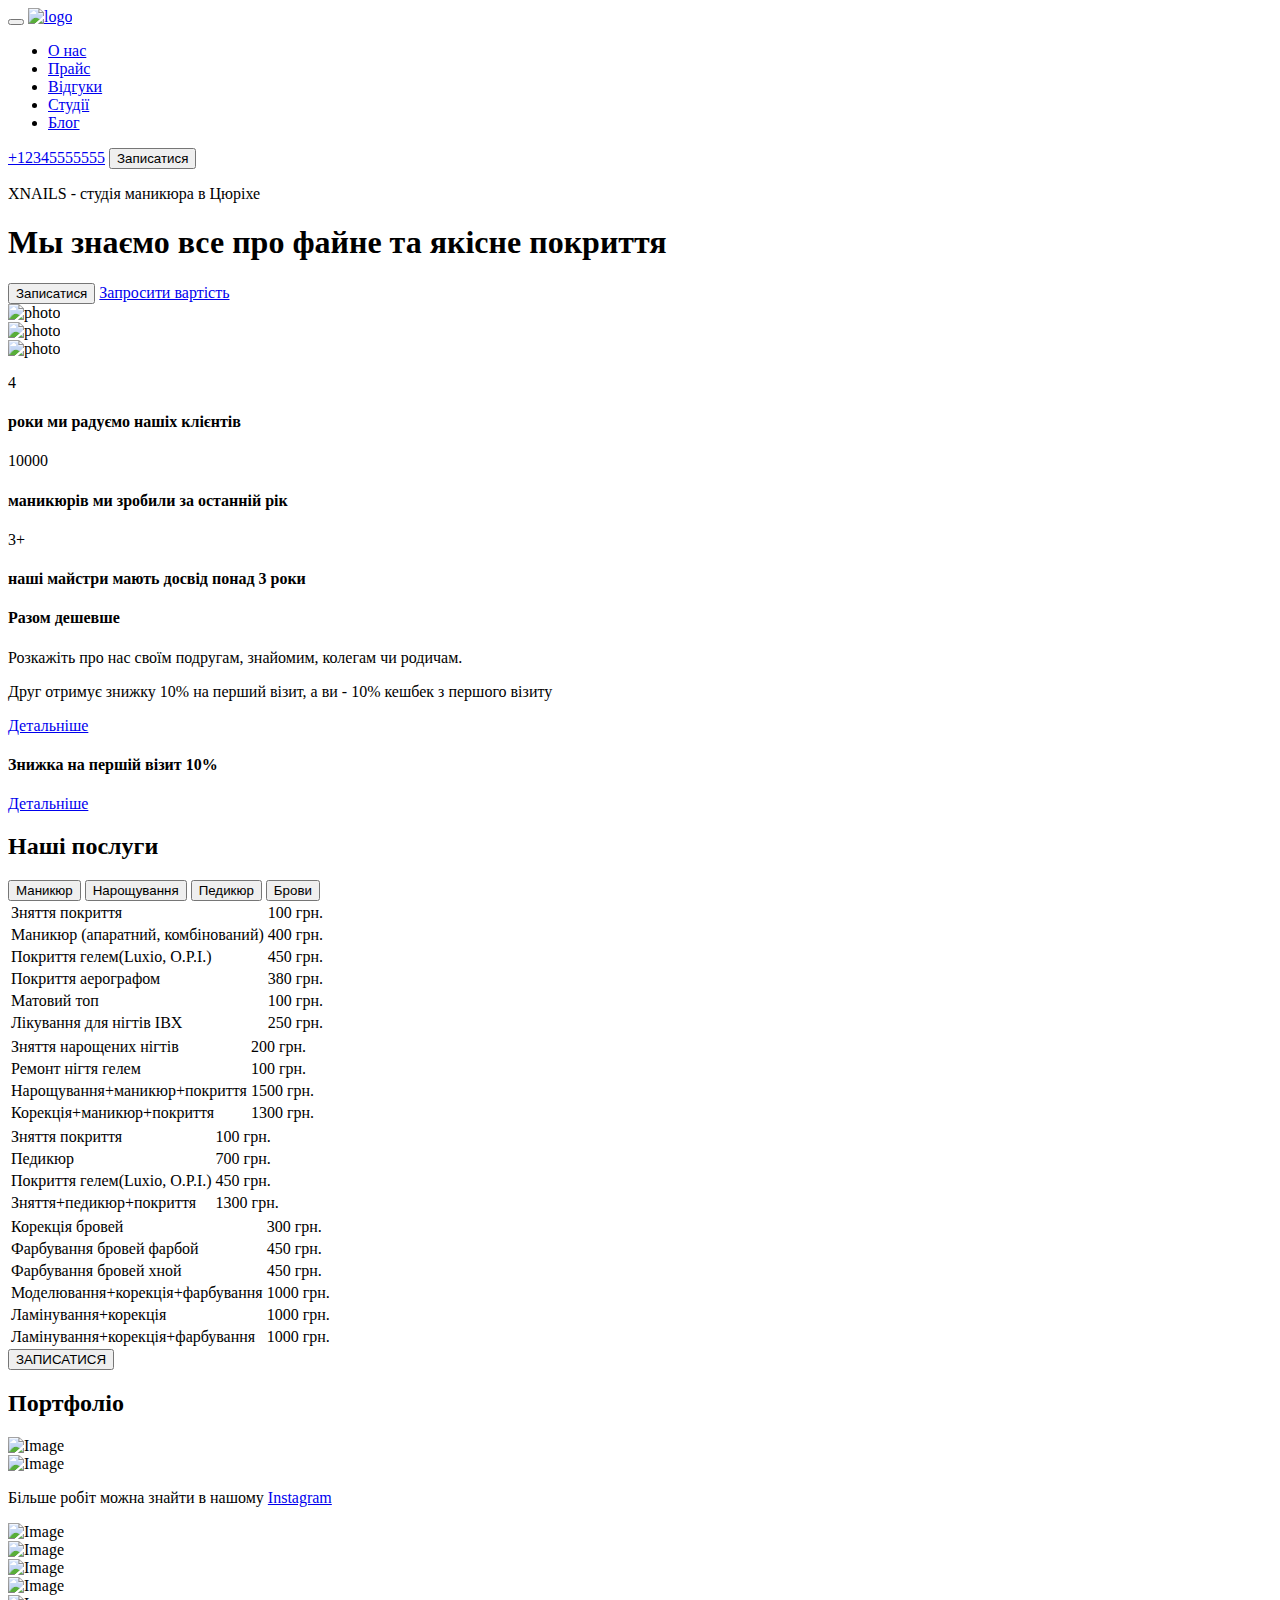
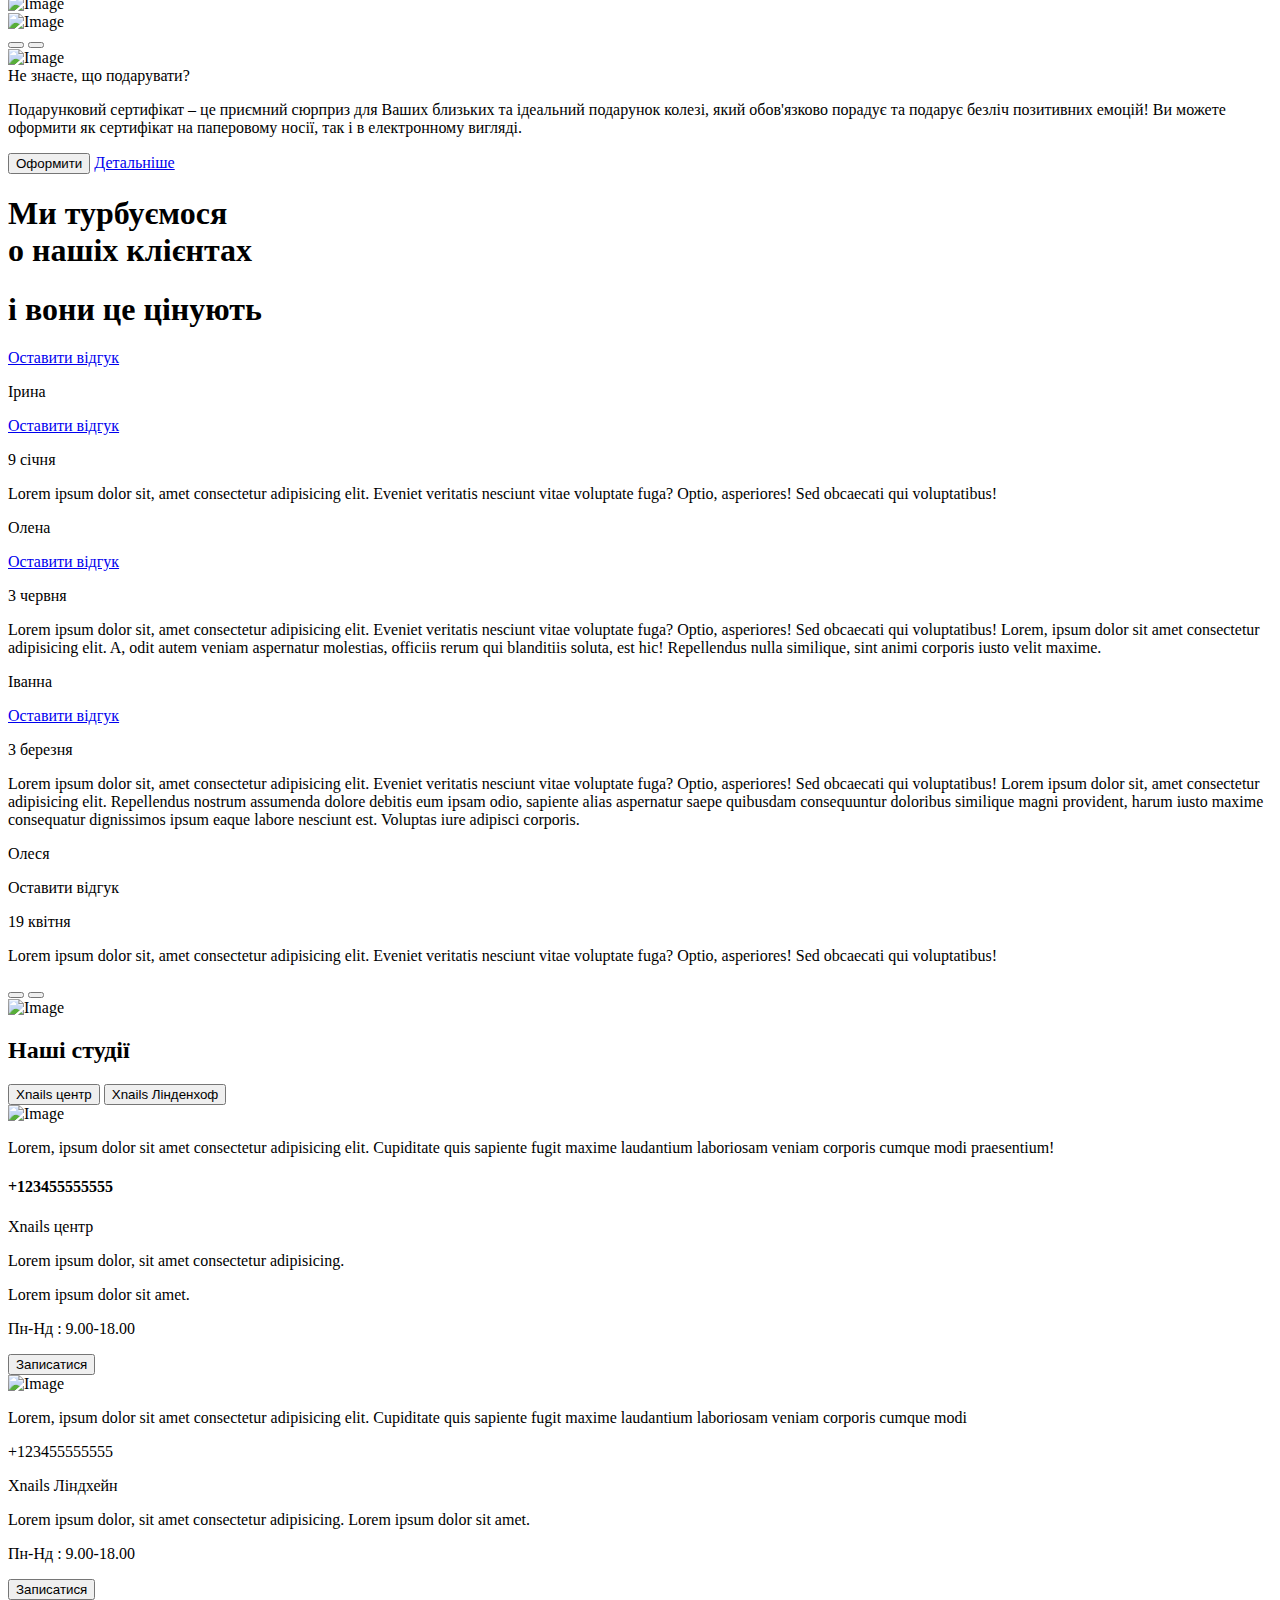
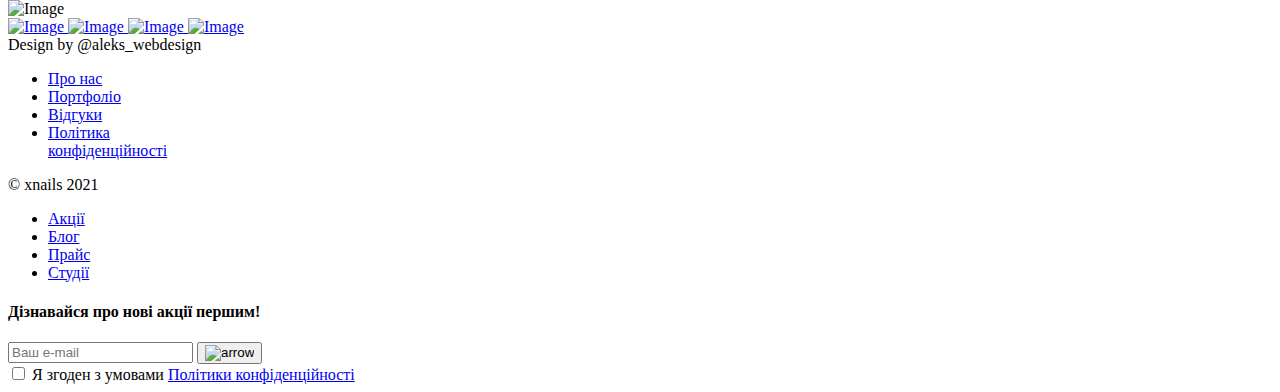
==== home.html @ 16f9f4ac "Add files via upload" ====
<!-- @format -->

<!doctype html>
<html lang="en">

<head>
	<title>HomePage</title>
	<meta charset="UTF-8">
	<meta name="format-detection" content="telephone=no">
	<!-- <style>body{opacity: 0;}</style> -->
	<link rel="stylesheet" href="css/style.min.css?_v=20240601215542">
	<link rel="shortcut icon" href="favicon.ico">
	<!-- <meta name="robots" content="noindex, nofollow"> -->
	<meta name="viewport" content="width=device-width, initial-scale=1.0">
</head>

<body>
	<div class="wrapper">
		<header data-watch data-watch-once data-watch-threshold="0.3" data-lp class="header">
			<div class="header__container">
				<button type="button" class="menu__icon icon-menu"><span></span></button>

				<a href="#" class="header__logo"><img src="img/header/logo.svg" alt="logo"></a>
				<div class="header__menu menu">
					<nav class="menu__body">
						<ul class="menu__list">
							<li class="menu__item"><a href="about.html" class="menu__link">О нас</a></li>
							<li class="menu__item"><a href="#" class="menu__link">Прайс</a></li>
							<li class="menu__item"><a href="#" class="menu__link">Відгуки</a></li>
							<li class="menu__item"><a href="#" class="menu__link">Студії</a></li>
							<li class="menu__item"><a href="#" class="menu__link">Блог</a></li>
						</ul>
					</nav>
					<div class="menu__actions actions">
						<a data-da=".menu__list, 768, 0" href="tel:+12345555555" class="actions__phone">+12345555555</a>
						<button data-da=".menu__list,480" class="actions__button button">Записатися</button>
					</div>
				</div>
			</div>
		</header>
		<main class="page">
			<section class="page__hero hero">
				<div class="hero__container">
					<div data-watch data-watch-once data-watch-threshold="0.3" class="hero__content">
						<div class="hero__body">
							<div class="hero__title-block title-block">
								<p>XNAILS - студія маникюра в Цюріхе</p>
								<h1>
									<span>Мы знаємо все про</span> файне та якісне
									<span>покриття</span>
								</h1>
							</div>
							<div data-da=".hero__content,600" class="hero__actions-block actions-block">
								<button type="button" class="actions-block__button button">Записатися</button>
								<a href="#" class="actions-block__link">Запросити вартість</a>
							</div>
							<div class="hero__images-block images-block">
								<div class="images-block__item item--1">
									<img src="img/hero/01.webp" alt="photo" />
								</div>
								<div class="images-block__item item--2">
									<img src="img/hero/02.webp" alt="photo" />
								</div>
								<div class="images-block__item item--3">
									<img src="img/hero/03.webp" alt="photo" />
								</div>
							</div>
							<div class="hero__background"></div>
						</div>
					</div>

					<div class="hero__advantages advantages">
						<div class="advantages__item">
							<p>4</p>
							<h4>роки ми радуємо нашіх клієнтів</h4>
						</div>
						<div data-watch data-watch-once data-watch-threshold="0.3" class="advantages__item">
							<p data-digits-counter data-digits-counter-speed="1500">10000</p>
							<h4>маникюрів ми зробили за останній рік</h4>
						</div>
						<div class="advantages__item">
							<p>3+</p>
							<h4>наші майстри мають досвід понад 3 роки</h4>
						</div>
					</div>
				</div>
			</section>
			<section class="page__promotions promotions">
				<div data-watch data-watch-once data-watch-threshold="0.3" class="promotions__container">
					<!-- Оболонка слайдера -->
					<div class="promotions__slider slider-promotions swiper">
						<!-- Частина слайдера, що рухається -->
						<div class="slider-promotions__wrapper swiper-wrapper">
							<!-- Слайд -->
							<div class="slider-promotions__slide slide-promotions swiper-slide">
								<div class="slide-promotions__wrapper slide-promotions__wrapper--1">
									<div class="slide-promotions__card slide-promotions__card--1">
										<div data-da=".slide-promotions__wrapper--1, 480" class="slide-promotions__content slide-promotions__content--1">
											<h4 class="slide-promotions__title">Разом дешевше</h4>
											<div class="slide-promotions__text">
												<p>Розкажіть про нас своїм подругам, знайомим, колегам чи родичам.</p>
												<p>
													Друг отримує знижку 10% на перший візит, а ви - 10% кешбек з першого
													візиту
												</p>
											</div>
											<a href="#" class="slide-promotions__link">Детальніше</a>
											<div class="slide-promotions__background"></div>
										</div>
									</div>
								</div>
							</div>
							<div class="slider-promotions__slide slide-promotions swiper-slide">
								<div class="slide-promotions__wrapper slide-promotions__wrapper--2">
									<div class="slide-promotions__card slide-promotions__card--2">
										<div data-da=".slide-promotions__wrapper--2, 480" class="slide-promotions__content slide-promotions__content--2">
											<h4 class="slide-promotions__title">Знижка на першій візит 10%</h4>
											<div class="slide-promotions__text"></div>
											<a href="#" class="slide-promotions__link">Детальніше</a>
											<div class="slide-promotions__background"></div>
										</div>
									</div>
								</div>
							</div>
						</div>
					</div>
					<div class="swiper-pagination swiper-pagination--1"></div>
					<!-- Якщо потрібна пагінація -->
				</div>
			</section>
			<section class="page__services services">
				<div data-watch data-watch-once data-watch-threshold="0.3" class="services__container">
					<div class="services__title title">
						<h2>Наші послуги</h2>
					</div>
					<div data-tabs class="services__tabs tabs">
						<nav data-tabs-titles class="tabs__navigation">
							<button type="button" class="tabs__title tabs__title--1 _tab-active">
								Маникюр
							</button>
							<button type="button" class="tabs__title tabs__title--2">Нарощування</button>
							<button type="button" class="tabs__title tabs__title--3">Педикюр</button>
							<button type="button" class="tabs__title tabs__title--4">Брови</button>
						</nav>
						<div data-tabs-body class="tabs__content">
							<div class="tabs__body body-tabs body-tabs--1">
								<table class="body-tabs__table body-tabs__table--1">
									<tr>
										<td>Зняття покриття</td>
										<td>100 грн.</td>
									</tr>
									<tr>
										<td>Маникюр (апаратний, комбінований)</td>
										<td>400 грн.</td>
									</tr>
									<tr>
										<td>Покриття гелем(Luxio, O.P.I.)</td>
										<td>450 грн.</td>
									</tr>
									<tr>
										<td>Покриття аерографом</td>
										<td>380 грн.</td>
									</tr>
									<tr>
										<td>Матовий топ</td>
										<td>100 грн.</td>
									</tr>
									<tr>
										<td>Лікування для нігтів IBX</td>
										<td>250 грн.</td>
									</tr>
								</table>
							</div>
							<div class="tabs__body body-tabs body-tabs--2">
								<table class="body-tabs__table">
									<tr>
										<td>Зняття нарощених нігтів</td>
										<td>200 грн.</td>
									</tr>
									<tr>
										<td>Ремонт нігтя гелем</td>
										<td>100 грн.</td>
									</tr>
									<tr>
										<td>Нарощування+маникюр+покриття</td>
										<td>1500 грн.</td>
									</tr>
									<tr>
										<td>Корекція+маникюр+покриття</td>
										<td>1300 грн.</td>
									</tr>
								</table>
							</div>
							<div class="tabs__body body-tabs body-tabs--3">
								<table class="body-tabs__table">
									<tr>
										<td>Зняття покриття</td>
										<td>100 грн.</td>
									</tr>
									<tr>
										<td>Педикюр</td>
										<td>700 грн.</td>
									</tr>
									<tr>
										<td>Покриття гелем(Luxio, O.P.I.)</td>
										<td>450 грн.</td>
									</tr>
									<tr>
										<td>Зняття+педикюр+покриття</td>
										<td>1300 грн.</td>
									</tr>
								</table>
							</div>
							<div class="tabs__body body-tabs body-tabs--4">
								<table class="body-tabs__table">
									<tr>
										<td>Корекція бровей</td>
										<td>300 грн.</td>
									</tr>
									<tr>
										<td>Фарбування бровей фарбой</td>
										<td>450 грн.</td>
									</tr>
									<tr>
										<td>Фарбування бровей хной</td>
										<td>450 грн.</td>
									</tr>
									<tr>
										<td>Моделювання+корекція+фарбування</td>
										<td>1000 грн.</td>
									</tr>
									<tr>
										<td>Ламінування+корекція</td>
										<td>1000 грн.</td>
									</tr>
									<tr>
										<td>Ламінування+корекція+фарбування</td>
										<td>1000 грн.</td>
									</tr>
								</table>
							</div>
						</div>
					</div>
					<button class="services__button button">ЗАПИСАТИСЯ</button>
				</div>
			</section>
			<section class="page__portfolio portfolio">
				<div data-watch data-watch-once data-watch-threshold="0.3" class="portfolio__container">
					<div class="portfolio__title title">
						<h2>Портфоліо</h2>
					</div>
					<!-- Оболонка слайдера -->
					<div class="portfolio__slider swiper">
						<!-- Частина слайдера, що рухається -->
						<div class="portfolio__wrapper swiper-wrapper">
							<!-- Слайд -->
							<div class="portfolio__slide slide-portfolio swiper-slide">
								<div class="slide-portfolio__wrapper">
									<div class="slide-portfolio__image">
										<img src="img/portfolio/01.webp" alt="Image" />
									</div>
								</div>
							</div>
							<div class="portfolio__slide slide-portfolio swiper-slide">
								<div class="slide-portfolio__wrapper slide-portfolio__wrapper--2">
									<div class="slide-portfolio__image slide-portfolio__image--2">
										<img src="img/portfolio/02.webp" alt="Image" />
									</div>
									<div class="slide-portfolio__text">
										<p>
											Більше робіт можна знайти в нашому <a href="#"><span>Instagram</span></a>
										</p>
									</div>
								</div>
							</div>
							<div class="portfolio__slide slide-portfolio swiper-slide">
								<div class="slide-portfolio__wrapper">
									<div class="slide-portfolio__image">
										<img src="img/portfolio/03.webp" alt="Image" />
									</div>
								</div>
							</div>
							<div class="portfolio__slide slide-portfolio swiper-slide">
								<div class="slide-portfolio__wrapper">
									<div class="slide-portfolio__image">
										<img src="img/portfolio/04.webp" alt="Image" />
									</div>
								</div>
							</div>
							<div class="portfolio__slide slide-portfolio swiper-slide">
								<div class="slide-portfolio__wrapper">
									<div class="slide-portfolio__image">
										<img src="img/portfolio/05.webp" alt="Image" />
									</div>
								</div>
							</div>
							<div class="portfolio__slide slide-portfolio swiper-slide">
								<div class="slide-portfolio__wrapper">
									<div class="slide-portfolio__image">
										<img src="img/portfolio/06.webp" alt="Image" />
									</div>
								</div>
							</div>
							<div class="portfolio__slide slide-portfolio swiper-slide">
								<div class="slide-portfolio__wrapper">
									<div class="slide-portfolio__image">
										<img src="img/portfolio/07.webp" alt="Image" />
									</div>
								</div>
							</div>
							<div class="portfolio__slide slide-portfolio swiper-slide">
								<div class="slide-portfolio__wrapper">
									<div class="slide-portfolio__image">
										<img src="img/portfolio/08.webp" alt="Image" />
									</div>
								</div>
							</div>
						</div>
					</div>
					<button type="button" class="swiper-button-prev swiper-button-prev--2"></button>
					<button type="button" class="swiper-button-next swiper-button-next--2"></button>
					<div class="swiper-pagination swiper-pagination--2"></div>
				</div>
			</section>
			<section class="page__present present">
				<div data-watch data-watch-once data-watch-threshold="0.3" class="present__container">
					<img class="present__image ibg" src="img/present/background.webp" alt="Image" />
					<div class="present__body">
						<div class="present__title title">Не знаєте, що подарувати?</div>
						<div class="present__text">
							<p>
								Подарунковий сертифікат – це приємний сюрприз для Ваших близьких та ідеальний
								подарунок колезі, який обов'язково порадує та подарує безліч позитивних емоцій! Ви
								можете оформити як сертифікат на паперовому носії, так і в електронному вигляді.
							</p>
						</div>
						<div class="present__actions actions-present">
							<button class="actions-present__button button">Оформити</button>
							<a href="#" class="actions-present__link actions-block__link">Детальніше</a>
						</div>
					</div>
				</div>
			</section>
			<section class="page__reviews reviews">
				<div data-watch data-watch-once data-watch-threshold="0.3" class="reviews__container">
					<div class="reviews__content content-reviews">
						<div class="content-reviews__title title">
							<h1 class="title--1">Ми турбуємося<br /><span>о нашіх</span> клієнтах</h1>
							<h1 class="title--2"><span> i вони це</span> цінують</h1>
						</div>
						<a href="#" class="content-reviews__link">
							<p>Оставити відгук</p>
						</a>
						<div data-da=".reviews, 767.98" class="content-reviews__slider slider-reviews">
							<!-- Оболонка слайдера -->
							<div class="slider-reviews__slider swiper">
								<!-- Частина слайдера, що рухається -->
								<div class="slider-reviews__wrapper swiper-wrapper">
									<!-- Слайд -->
									<div class="slider-reviews__slide swiper-slide">
										<div class="slider-reviews__header header-reviews">
											<div class="header-reviews__title title-reviews">
												<div class="title-reviews__name">Ірина</div>
												<a href="#" class="title-reviews__link">
													<p>Оставити відгук</p>
												</a>
											</div>
											<div class="header-reviews__rating rating-reviews">
												<div data-rating="set" data-rating-size="5" class="rating"></div>
												<div class="rating-reviews__date">
													<p>9 ciчня</p>
												</div>
											</div>
										</div>
										<div data-showmore class="slider-reviews__review review">
											<div data-showmore-content="140" class="review__text">
												<p>
													Lorem ipsum dolor sit, amet consectetur adipisicing elit. Eveniet
													veritatis nesciunt vitae voluptate fuga? Optio, asperiores! Sed
													obcaecati qui voluptatibus!
												</p>
											</div>
											<button hidden data-showmore-button type="button" class="review__more">
												<span>Показати ще</span><span>Сховати</span>
											</button>
										</div>
									</div>
									<div class="slider-reviews__slide swiper-slide">
										<div class="slider-reviews__header header-reviews">
											<div class="header-reviews__title title-reviews">
												<div class="title-reviews__name">Олена</div>
												<a href="#" class="title-reviews__link">
													<p>Оставити відгук</p>
												</a>
											</div>
											<div class="header-reviews__rating rating-reviews">
												<div data-rating="set" data-rating-size="5" class="rating"></div>
												<div class="rating-reviews__date">
													<p>3 червня</p>
												</div>
											</div>
										</div>
										<div data-showmore class="slider-reviews__review review">
											<div data-showmore-content="140" class="review__text">
												<p>
													Lorem ipsum dolor sit, amet consectetur adipisicing elit. Eveniet
													veritatis nesciunt vitae voluptate fuga? Optio, asperiores! Sed
													obcaecati qui voluptatibus! Lorem, ipsum dolor sit amet consectetur
													adipisicing elit. A, odit autem veniam aspernatur molestias, officiis
													rerum qui blanditiis soluta, est hic! Repellendus nulla similique, sint
													animi corporis iusto velit maxime.
												</p>
											</div>
											<button hidden data-showmore-button type="button" class="review__more">
												<span>Показати ще</span><span>Сховати</span>
											</button>
										</div>
									</div>
									<div class="slider-reviews__slide swiper-slide">
										<div class="slider-reviews__header header-reviews">
											<div class="header-reviews__title title-reviews">
												<div class="title-reviews__name">Іванна</div>
												<a href="#" class="title-reviews__link">
													<p>Оставити відгук</p>
												</a>
											</div>
											<div class="header-reviews__rating rating-reviews">
												<div data-rating="set" data-rating-size="5" class="rating"></div>
												<div class="rating-reviews__date">
													<p>3 березня</p>
												</div>
											</div>
										</div>
										<div data-showmore class="slider-reviews__review review">
											<div data-showmore-content="140" class="review__text">
												<p>
													Lorem ipsum dolor sit, amet consectetur adipisicing elit. Eveniet
													veritatis nesciunt vitae voluptate fuga? Optio, asperiores! Sed
													obcaecati qui voluptatibus! Lorem ipsum dolor sit, amet consectetur
													adipisicing elit. Repellendus nostrum assumenda dolore debitis eum ipsam
													odio, sapiente alias aspernatur saepe quibusdam consequuntur doloribus
													similique magni provident, harum iusto maxime consequatur dignissimos
													ipsum eaque labore nesciunt est. Voluptas iure adipisci corporis.
												</p>
											</div>
											<button hidden data-showmore-button type="button" class="review__more">
												<span>Показати ще</span><span>Сховати</span>
											</button>
										</div>
									</div>
									<div class="slider-reviews__slide swiper-slide">
										<div class="slider-reviews__header header-reviews">
											<div class="header-reviews__title title-reviews">
												<div class="title-reviews__name">Олеся</div>
												<a class="title-reviews__link">
													<p>Оставити відгук</p>
												</a>
											</div>
											<div class="header-reviews__rating rating-reviews">
												<div data-rating="set" data-rating-size="5" class="rating"></div>
												<div class="rating-reviews__date">
													<p>19 квітня</p>
												</div>
											</div>
										</div>
										<div data-showmore class="slider-reviews__review review">
											<div data-showmore-content="140" class="review__text">
												<p>
													Lorem ipsum dolor sit, amet consectetur adipisicing elit. Eveniet
													veritatis nesciunt vitae voluptate fuga? Optio, asperiores! Sed
													obcaecati qui voluptatibus!
												</p>
											</div>
											<button hidden data-showmore-button type="button" class="review__more">
												<span>Показати ще</span><span>Сховати</span>
											</button>
										</div>
									</div>
								</div>
							</div>
							<button type="button" class="swiper-button-prev swiper-button-prev--1"></button>
							<button type="button" class="swiper-button-next swiper-button-next--1"></button>
						</div>
					</div>
					<div class="reviews__image">
						<img src="img/reviews/demo.webp" alt="Image" />
					</div>
				</div>
			</section>
			<section data-watch data-watch-once data-watch-threshold="0.3" class="page__contacts contacts">
				<div class="contacts__container">
					<div class="contacts__title title">
						<h2>Наші студії</h2>
					</div>
					<div data-tabs class="contacts__tabs tabs">
						<nav data-tabs-titles class="tabs__navigation">
							<button type="button" class="tabs__title tabs__title--5 _tab-active">
								Xnails центр
							</button>
							<button type="button" class="tabs__title tabs__title--6">Xnails Лінденхоф</button>
						</nav>
						<div data-tabs-body class="tabs__content">
							<div class="tabs__body body-tabs-contacts">
								<div class="body-tabs-contacts__wrapper">
									<div class="body-tabs-contacts__image">
										<img src="img/contacts/ofice.webp" alt="Image" />
									</div>
									<div class="body-tabs-contacts__content content-contacts">
										<div class="content-contacts__text">
											<p>
												Lorem, ipsum dolor sit amet consectetur adipisicing elit. Cupiditate quis
												sapiente fugit maxime laudantium laboriosam veniam corporis cumque modi
												praesentium!
											</p>
											<h4>+123455555555</h4>
											<p>Xnails центр</p>
											<p>Lorem ipsum dolor, sit amet consectetur adipisicing.</p>
											<p>Lorem ipsum dolor sit amet.</p>
											<p>Пн-Нд : 9.00-18.00</p>
										</div>
										<button class="content-contacts__button button">Записатися</button>
									</div>
								</div>
							</div>
							<div class="tabs__body body-tabs-contacts">
								<div class="body-tabs-contacts__wrapper">
									<div class="body-tabs-contacts__image">
										<img src="img/contacts/ofice2.webp" alt="Image" />
									</div>
									<div class="body-tabs-contacts__content content-contacts">
										<div class="content-contacts__text">
											<p>
												Lorem, ipsum dolor sit amet consectetur adipisicing elit. Cupiditate quis
												sapiente fugit maxime laudantium laboriosam veniam corporis cumque modi
											</p>
											<p>+123455555555</p>
											<p>Xnails Ліндхейн</p>
											<p>
												Lorem ipsum dolor, sit amet consectetur adipisicing. Lorem ipsum dolor sit
												amet.
											</p>
											<p>Пн-Нд : 9.00-18.00</p>
										</div>
										<button class="content-contacts__button button">Записатися</button>
									</div>
								</div>
							</div>
						</div>
					</div>
				</div>
			</section>

		</main>
		<footer class="footer">
			<div class="footer__container">
				<div class="footer__column column-logo-footer">
					<div class="column-logo-footer__logo">
						<img src="img/footer/footer-logo.webp" alt="Image">
					</div>
					<div class="column-logo-footer__social social">
						<a href="#" class="social__item">
							<img class="social__image social__image--1" src="img/footer-icons/insta.svg" alt="Image">
						</a>
						<a href="#" class="social__item">
							<img class="social__image social__image--2" src="img/footer-icons/telegram.svg" alt="Image">
						</a>
						<a href="#" class="social__item social__image--3">
							<img class="social__image" src="img/footer-icons/facebook.svg" alt="Image">
						</a>
						<a href="#" class="social__item">
							<img class="social__image social__image--4" src="img/footer-icons/email.svg" alt="Image">
						</a>
					</div>
					<div data-da=".column-email-footer__info, 480" class="column-logo-footer__label">Design by @aleks_webdesign</div>
				</div>
				<div class="footer__column column-footer">
					<ul class="column-footer__list">
						<li class="column-footer__item"><a href="#">Про нас</a></li>
						<li class="column-footer__item"><a href="#">Портфоліо</a></li>
						<li class="column-footer__item"><a href="#">Відгуки</a></li>
						<li class="column-footer__item"><a href="#">Політика <br> конфіденційності</a></li>
					</ul>
					<div data-da=".column-email-footer__info, 550" class="column-footer__label">© xnails 2021</div>
				</div>
				<div class="footer__column column-footer">
					<ul class="column-footer__list">
						<li class="column-footer__item"><a href="#">Акції</a></li>
						<li class="column-footer__item"><a href="#">Блог</a></li>
						<li class="column-footer__item"><a href="#">Прайс</a></li>
						<li class="column-footer__item"><a href="#">Студії</a></li>
					</ul>
				</div>
				<div class="footer__column column-email-footer">
					<div class="column-email-footer__title">
						<h4>Дізнавайся про нові акції першим!</h4>
					</div>
					<form action="#" class="column-email-footer__form">
						<input class="column-email-footer__input" required autocomplete="off" type="email" name="mail" placeholder="Ваш e-mail" />
						<button type="submit" class="column-email-footer__button">
							<img src="img/footer-icons/arrow.svg" alt="arrow">
						</button>
					</form>
					<div class="column-email-footer__submit submit">
						<input class="submit__input" type="checkbox">
						<label class="submit__label">Я згоден з умовами <a href="#">Політики конфіденційності</a></label>
					</div>
					<div class="column-email-footer__info"></div>
				</div>
			</div>
		</footer>
	</div>
	<script src="js/app.min.js?_v=20240601215542"></script>
</body>

</html>
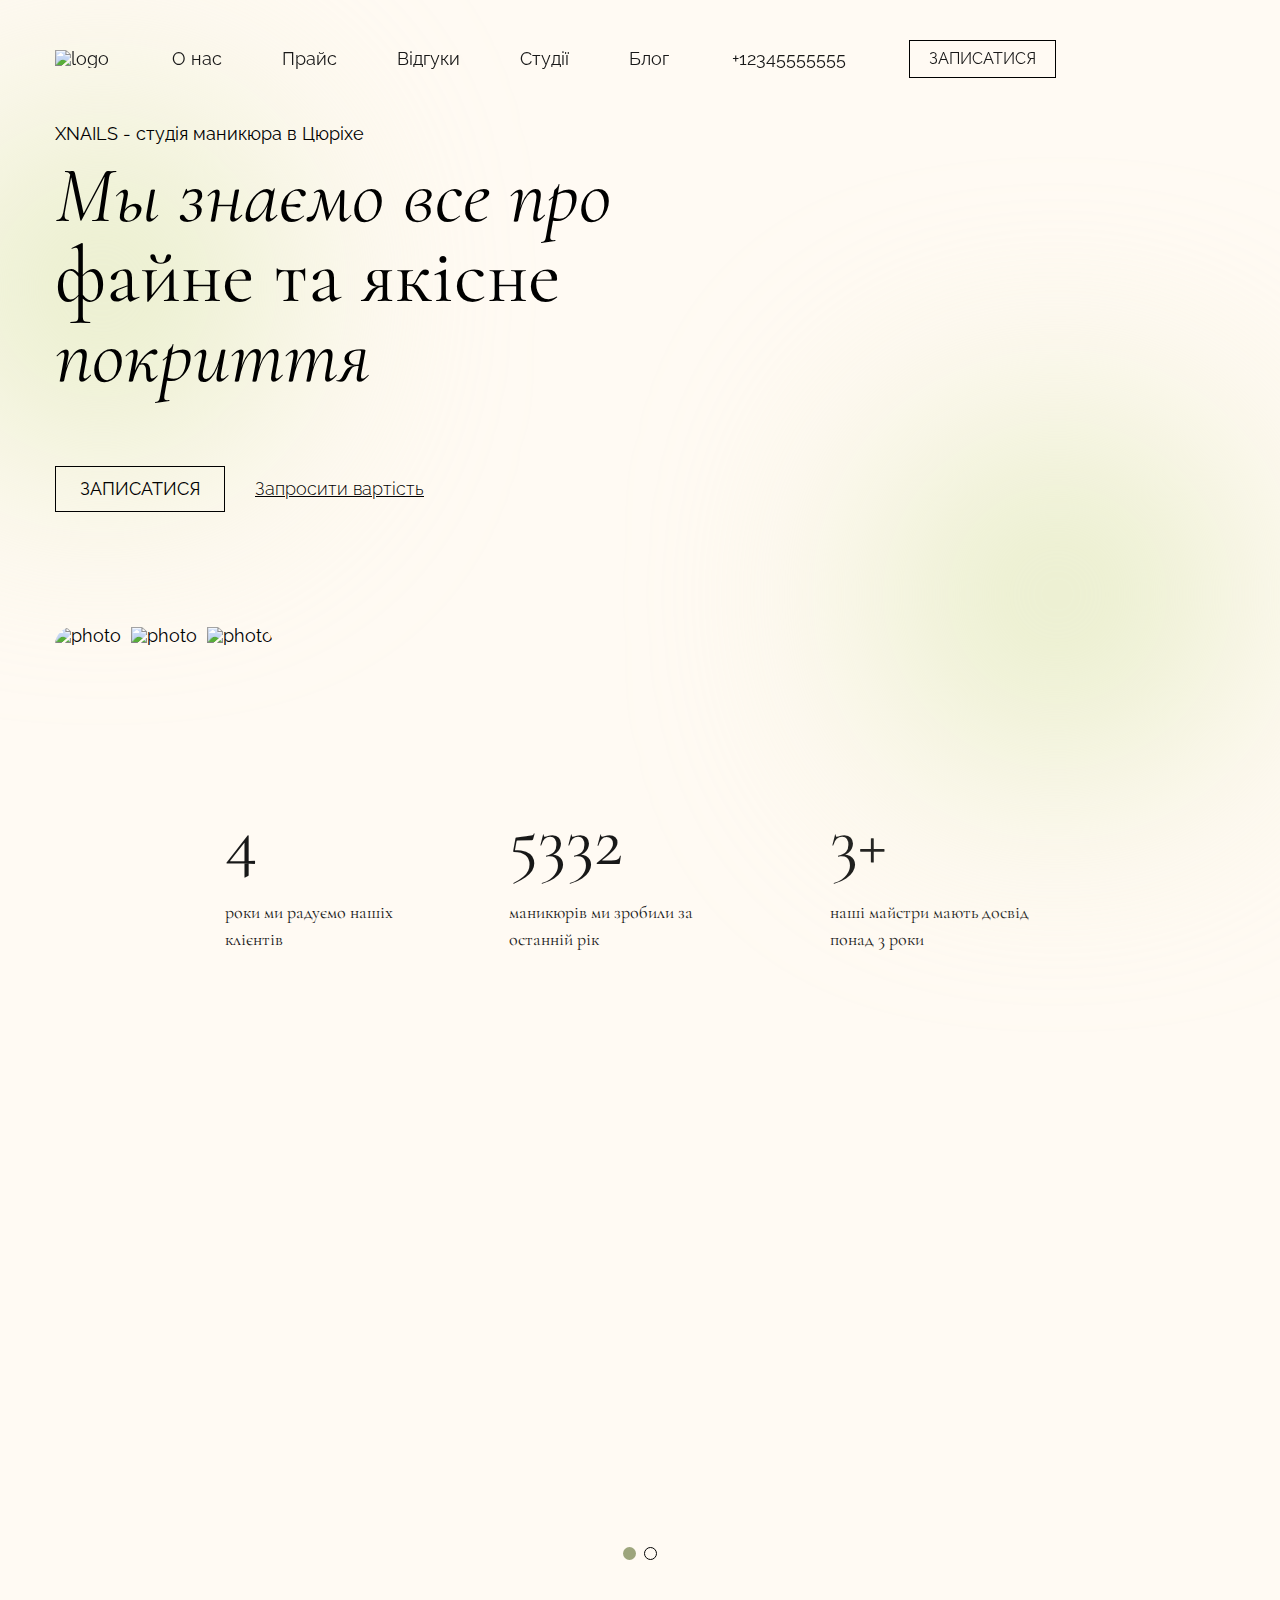
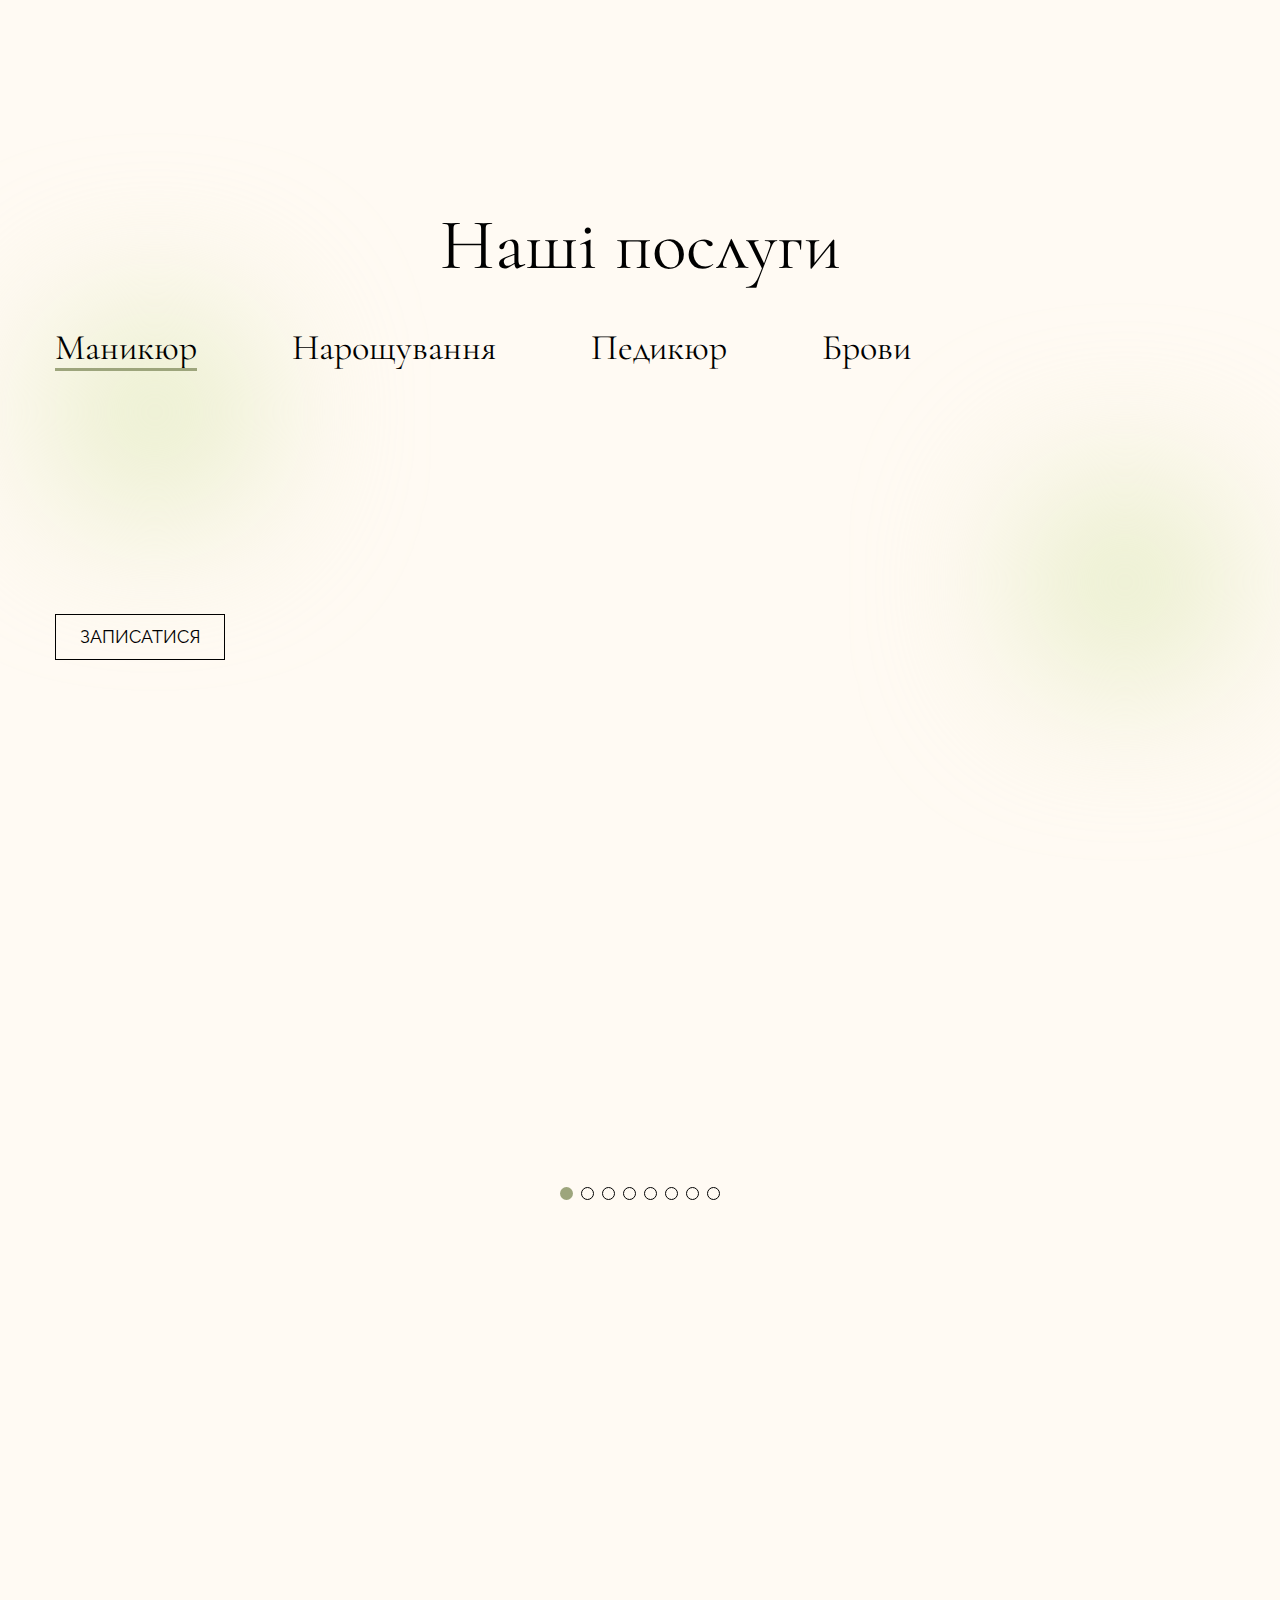
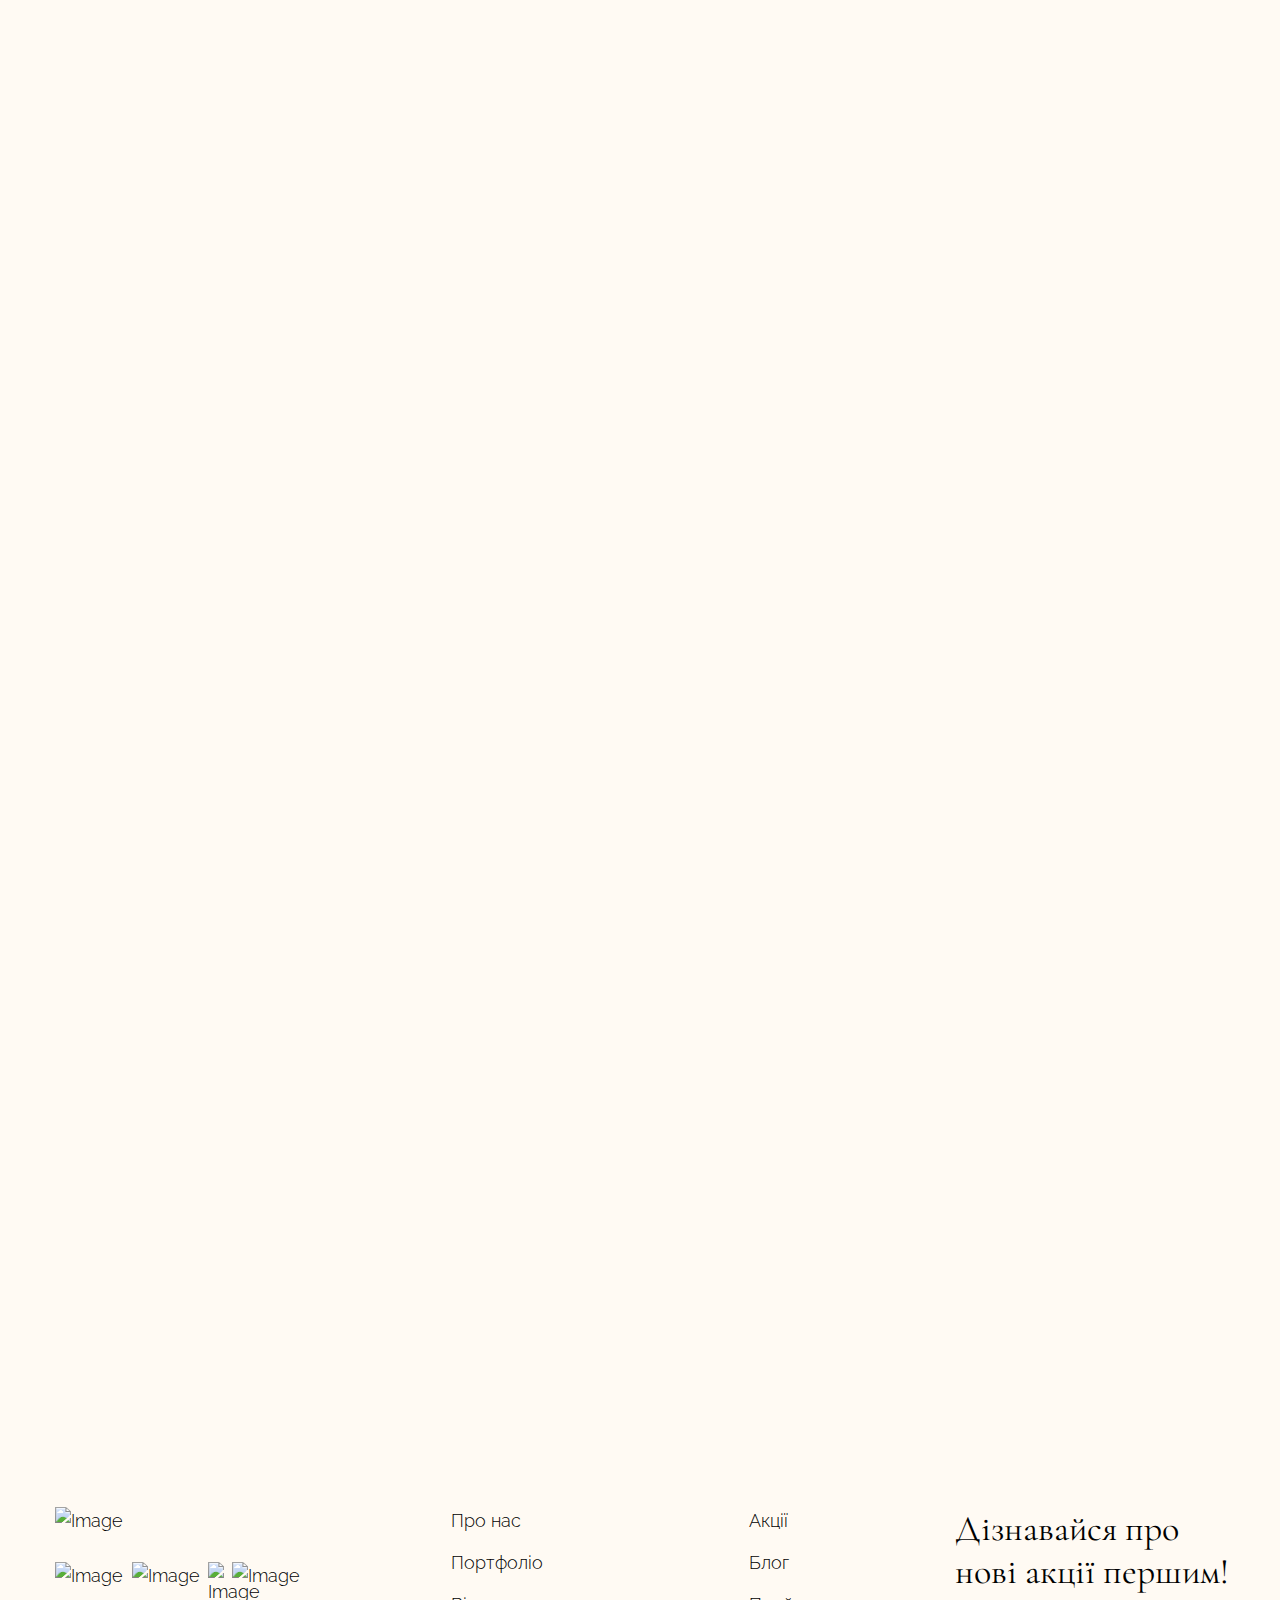
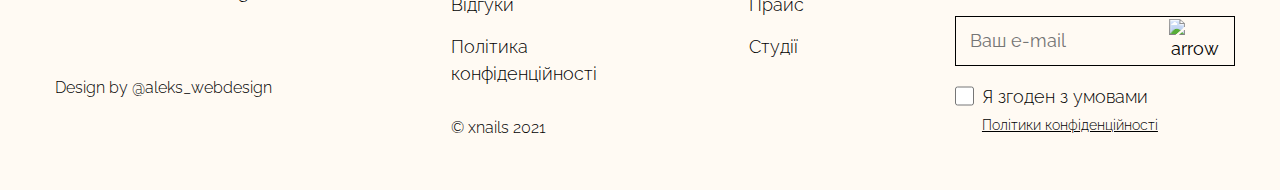
==== commit cc7daa10: "Add files via upload" ====
--- a/home.html
+++ b/home.html
@@ -8,7 +8,7 @@
 	<meta charset="UTF-8">
 	<meta name="format-detection" content="telephone=no">
 	<!-- <style>body{opacity: 0;}</style> -->
-	<link rel="stylesheet" href="css/style.min.css?_v=20240601215542">
+	<link rel="stylesheet" href="css/style.min.css?_v=20240605213907">
 	<link rel="shortcut icon" href="favicon.ico">
 	<!-- <meta name="robots" content="noindex, nofollow"> -->
 	<meta name="viewport" content="width=device-width, initial-scale=1.0">
@@ -609,7 +609,7 @@
 			</div>
 		</footer>
 	</div>
-	<script src="js/app.min.js?_v=20240601215542"></script>
+	<script src="js/app.min.js?_v=20240605213907"></script>
 </body>
 
 </html>--- a/css/style.min.css
+++ b/css/style.min.css
@@ -0,0 +1 @@
+@import url(https://fonts.googleapis.com/css?family=Raleway:300,regular,500&display=swap);@import url(https://fonts.googleapis.com/css?family=Cormorant+Garamond:regular&display=swap);*{padding:0;margin:0;border:0}*,*::after,*::before{box-sizing:border-box}*::after,*::before{display:inline-block}body,html{height:100%;min-width:320px}body{color:#000;line-height:1;font-family:Raleway;font-size:1.125rem;-ms-text-size-adjust:100%;-moz-text-size-adjust:100%;-webkit-text-size-adjust:100%;-webkit-font-smoothing:antialiased;-moz-osx-font-smoothing:grayscale}button,input,textarea{font-family:Raleway;font-size:inherit;line-height:inherit;color:inherit;background-color:transparent}input,textarea{width:100%}button,option,select{cursor:pointer}a{display:inline-block;color:inherit;text-decoration:none}ul li{list-style:none}img{vertical-align:top}h1,h2,h3,h4,h5,h6{font-weight:inherit;font-size:inherit}body{background-color:#fffaf3}.lock body{overflow:hidden;touch-action:none;-ms-scroll-chaining:none;overscroll-behavior:none}.wrapper{min-height:100%;display:flex;flex-direction:column;overflow:hidden}@supports (overflow:clip){.wrapper{overflow:clip}}.wrapper > main{flex:1 1 auto}.wrapper > *{min-width:0}[class*=__container]{max-width:75rem;margin:0 auto;padding:0 .9375rem}.rating{display:inline-block}.rating__items{display:inline-flex;align-items:flex-start;gap:.25rem}@media (any-hover:hover){[data-rating=set] .rating__items:hover .rating__item{background:url([data-uri]) 0 0/1.0625rem no-repeat}}.rating__item{flex:0 0 1.0625rem;width:1.0625rem;height:1.0625rem;position:relative;background:url([data-uri]) 0 0/1.0625rem no-repeat;transition:all .3s}.rating__item--active{background:url([data-uri]) 0 0/1.0625rem no-repeat}.rating__item span{position:absolute;top:0;left:0;width:0%;height:1.0625rem;background:url([data-uri]) 0 0/1.0625rem no-repeat}.rating__item:not(:last-child)::after{content:"";position:absolute;right:0;top:0;height:100%;width:.25rem;-webkit-transform:translateX(100%);transform:translateX(100%)}[data-rating=set] .rating__item:not(:last-child)::after{cursor:pointer}@media (any-hover:hover){[data-rating=set] .rating__item:hover ~ .rating__item{background:url([data-uri]) 0 0/1.0625rem no-repeat}[data-rating=set] .rating__item:hover ~ .rating__item span{display:none}}.rating__input{width:100%;height:100%;opacity:0;display:block}[data-rating=set] .rating__input{cursor:pointer}@media (max-width:47.99875em){.menu__body{position:fixed;width:100%;height:100%;left:-100%;top:0;overflow:auto;padding:3.125rem .9375rem .9375rem 1.875rem;transition:left .3s}.menu__body::before{content:"";position:fixed;width:100%;height:4.375rem;left:-100%;top:0;transition:left .3s;z-index:2}.menu-open .menu__body{left:0}.menu-open .menu__body::before{left:0}}.icon-menu{display:none}@media (max-width:47.99875em){.icon-menu{display:block;position:relative;width:1.4375rem;height:1rem;z-index:5}}@media (max-width:47.99875em) and (any-hover:none){.icon-menu{cursor:default}}@media (max-width:47.99875em){.icon-menu span,.icon-menu::after,.icon-menu::before{content:"";transition:all .3s ease 0s;right:0;position:absolute;width:100%;height:.125rem;background-color:#000}.icon-menu::before{top:0}.icon-menu::after{bottom:0}.icon-menu span{top:calc(50% - .0625rem)}.menu-open .icon-menu span{width:0}.menu-open .icon-menu::before{top:calc(50% - .0625rem);-webkit-transform:rotate(-45deg);transform:rotate(-45deg)}.menu-open .icon-menu::after{bottom:calc(50% - .0625rem);-webkit-transform:rotate(45deg);transform:rotate(45deg)}}[data-showmore-button] span:last-child{display:none}._showmore-active [data-showmore-button] span{display:none}._showmore-active [data-showmore-button] span:last-child{display:block}.ibg{width:100%;height:100%;-o-object-fit:cover;object-fit:cover}.ibg--top{-o-object-position:top;object-position:top}.ibg--bottom{-o-object-position:bottom;object-position:bottom}.ibg--left{-o-object-position:left;object-position:left}.ibg--right{-o-object-position:right;object-position:right}.ibg--contain{-o-object-fit:contain;object-fit:contain}.button{width:100%;display:inline-flex;padding:.8125rem 1.625rem;position:relative;max-width:170px;border:1px solid #000;text-transform:uppercase;transition:all .3s;justify-content:center}@media (max-width:29.99875em){.button{max-width:190px}}.button:hover{background-color:#d4dcb2}.title{line-height:120.833333%;font-family:"Cormorant Garamond";text-align:center}@media (min-width:75em){.title{font-size:4.5rem}}@media (min-width:47.99875em) and (max-width:75em){@supports (font-size:clamp(3.4375rem ,1.5487477432rem + 3.9350030091vw ,4.5rem)){.title{font-size:clamp(3.4375rem ,1.5487477432rem + 3.9350030091vw ,4.5rem)}}@supports not (font-size:clamp(3.4375rem ,1.5487477432rem + 3.9350030091vw ,4.5rem)){.title{font-size:calc(3.4375rem + 1.0625 * (100vw - 47.99875rem)/ 27.00125)}}}@media (max-width:47.99875em){.title{font-size:3.4375rem}}@media (max-width:47.99875em) and (min-width:75em){.title{font-size:3.4375rem}}@media (max-width:47.99875em) and (min-width:20em) and (max-width:75em){@supports (font-size:clamp(1.5rem ,0.7954545455rem + 3.5227272727vw ,3.4375rem)){.title{font-size:clamp(1.5rem ,.7954545455rem + 3.5227272727vw ,3.4375rem)}}@supports not (font-size:clamp(1.5rem ,0.7954545455rem + 3.5227272727vw ,3.4375rem)){.title{font-size:calc(1.5rem + 1.9375 * (100vw - 20rem)/ 55)}}}@media (max-width:47.99875em) and (max-width:20em){.title{font-size:1.5rem}}@media (min-width:75em){.title{margin-bottom:3.125rem}}@media (min-width:20em) and (max-width:75em){@supports (margin-bottom:clamp(0.9375rem ,0.1420454545rem + 3.9772727273vw ,3.125rem)){.title{margin-bottom:clamp(.9375rem ,.1420454545rem + 3.9772727273vw ,3.125rem)}}@supports not (margin-bottom:clamp(0.9375rem ,0.1420454545rem + 3.9772727273vw ,3.125rem)){.title{margin-bottom:calc(.9375rem + 2.1875 * (100vw - 20rem)/ 55)}}}@media (max-width:20em){.title{margin-bottom:.9375rem}}.header{position:fixed;width:100%;z-index:50;transition:background-color 1s ease 0s}@media (min-width:75em){.header{padding-top:2.5rem}}@media (min-width:20em) and (max-width:75em){@supports (padding-top:clamp(1.25rem ,0.7954545455rem + 2.2727272727vw ,2.5rem)){.header{padding-top:clamp(1.25rem ,.7954545455rem + 2.2727272727vw ,2.5rem)}}@supports not (padding-top:clamp(1.25rem ,0.7954545455rem + 2.2727272727vw ,2.5rem)){.header{padding-top:calc(1.25rem + 1.25 * (100vw - 20rem)/ 55)}}}@media (max-width:20em){.header{padding-top:1.25rem}}@media (min-width:75em){.header{padding-bottom:2.5rem}}@media (min-width:20em) and (max-width:75em){@supports (padding-bottom:clamp(1.25rem ,0.7954545455rem + 2.2727272727vw ,2.5rem)){.header{padding-bottom:clamp(1.25rem ,.7954545455rem + 2.2727272727vw ,2.5rem)}}@supports not (padding-bottom:clamp(1.25rem ,0.7954545455rem + 2.2727272727vw ,2.5rem)){.header{padding-bottom:calc(1.25rem + 1.25 * (100vw - 20rem)/ 55)}}}@media (max-width:20em){.header{padding-bottom:1.25rem}}.header._header-scroll{background-color:rgba(121,106,106,.9)}@media (max-width:29.99875em){.header._header-scroll{display:none}}.header._header-scroll .actions__button,.header._header-scroll .menu{color:#e5e5e5}@media (max-width:47.99875em){.header._header-scroll .actions__button,.header._header-scroll .menu{color:#000}}.header__container{color:#181818;display:flex;align-items:center;opacity:0}@media (min-width:75em){.header__container{gap:3.9375rem}}@media (min-width:47.99875em) and (max-width:75em){@supports (gap:clamp(1.25rem ,-3.5274321791rem + 9.9532429054vw ,3.9375rem)){.header__container{gap:clamp(1.25rem ,-3.5274321791rem + 9.9532429054vw ,3.9375rem)}}@supports not (gap:clamp(1.25rem ,-3.5274321791rem + 9.9532429054vw ,3.9375rem)){.header__container{gap:calc(1.25rem + 2.6875 * (100vw - 47.99875rem)/ 27.00125)}}}@media (max-width:47.99875em){.header__container{gap:1.25rem}}._watcher-view .header__container{opacity:1;transition:opacity 1.8s ease .5s}@media (max-width:47.99875em){.header__container{justify-content:space-between}.header__container--about{justify-content:flex-start}}@media (max-width:47.99875em) and (min-width:75em){.header__container--about{gap:31.25rem}}@media (max-width:47.99875em) and (min-width:20em) and (max-width:75em){@supports (gap:clamp(0.0000000625rem ,-11.3636362784rem + 56.8181817045vw ,31.25rem)){.header__container--about{gap:clamp(.0000000625rem ,-11.3636362784rem + 56.8181817045vw ,31.25rem)}}@supports not (gap:clamp(0.0000000625rem ,-11.3636362784rem + 56.8181817045vw ,31.25rem)){.header__container--about{gap:calc(.0000000625rem + 31.2499999375 * (100vw - 20rem)/ 55)}}}@media (max-width:47.99875em) and (max-width:20em){.header__container--about{gap:.0000000625rem}}@media (max-width:29.99875em){.header__container--about{justify-content:space-between}}.header__logo{z-index:5}.header__logo img{display:inline-block}@media (max-width:47.99875em) and (min-width:75em){.header__logo img{width:9.0625rem}}@media (max-width:47.99875em) and (min-width:20em) and (max-width:75em){@supports (width:clamp(6rem ,4.8863636364rem + 5.5681818182vw ,9.0625rem)){.header__logo img{width:clamp(6rem ,4.8863636364rem + 5.5681818182vw ,9.0625rem)}}@supports not (width:clamp(6rem ,4.8863636364rem + 5.5681818182vw ,9.0625rem)){.header__logo img{width:calc(6rem + 3.0625 * (100vw - 20rem)/ 55)}}}@media (max-width:47.99875em) and (max-width:20em){.header__logo img{width:6rem}}.header__menu{display:flex;align-items:center}@media (min-width:75em){.header__menu{gap:3.9375rem}}@media (min-width:47.99875em) and (max-width:75em){@supports (gap:clamp(1.25rem ,-3.5274321791rem + 9.9532429054vw ,3.9375rem)){.header__menu{gap:clamp(1.25rem ,-3.5274321791rem + 9.9532429054vw ,3.9375rem)}}@supports not (gap:clamp(1.25rem ,-3.5274321791rem + 9.9532429054vw ,3.9375rem)){.header__menu{gap:calc(1.25rem + 2.6875 * (100vw - 47.99875rem)/ 27.00125)}}}@media (max-width:47.99875em){.header__menu{gap:1.25rem}}@media (min-width:75em){.menu--about{gap:9.5625rem}}@media (min-width:47.99875em) and (max-width:75em){@supports (gap:clamp(1.25rem ,-13.5267088329rem + 30.7856117772vw ,9.5625rem)){.menu--about{gap:clamp(1.25rem ,-13.5267088329rem + 30.7856117772vw ,9.5625rem)}}@supports not (gap:clamp(1.25rem ,-13.5267088329rem + 30.7856117772vw ,9.5625rem)){.menu--about{gap:calc(1.25rem + 8.3125 * (100vw - 47.99875rem)/ 27.00125)}}}@media (max-width:47.99875em){.menu--about{gap:1.25rem}}@media (max-width:47.99875em) and (min-width:75em){.menu--about{gap:20rem}}@media (max-width:47.99875em) and (min-width:20em) and (max-width:75em){@supports (gap:clamp(0.0000000625rem ,-7.2727271875rem + 36.36363625vw ,20rem)){.menu--about{gap:clamp(.0000000625rem ,-7.2727271875rem + 36.36363625vw ,20rem)}}@supports not (gap:clamp(0.0000000625rem ,-7.2727271875rem + 36.36363625vw ,20rem)){.menu--about{gap:calc(.0000000625rem + 19.9999999375 * (100vw - 20rem)/ 55)}}}@media (max-width:47.99875em) and (max-width:20em){.menu--about{gap:.0000000625rem}}@media (max-width:29.99875em){.menu--about{gap:0}}@media (max-width:47.99875em){.menu .menu__body{position:fixed;width:100%;height:100%;left:-100%;top:0;display:flex;flex-direction:column;align-items:start;background-color:#e5e5e5;padding-right:.9375rem;padding-left:.9375rem;padding-bottom:1.875rem;overflow:auto;z-index:2;transition:left .3s ease 0s}}@media (max-width:47.99875em) and (min-width:75em){.menu .menu__body{padding-top:8.125rem}}@media (max-width:47.99875em) and (min-width:20em) and (max-width:75em){@supports (padding-top:clamp(5.625rem ,4.7159090909rem + 4.5454545455vw ,8.125rem)){.menu .menu__body{padding-top:clamp(5.625rem ,4.7159090909rem + 4.5454545455vw ,8.125rem)}}@supports not (padding-top:clamp(5.625rem ,4.7159090909rem + 4.5454545455vw ,8.125rem)){.menu .menu__body{padding-top:calc(5.625rem + 2.5 * (100vw - 20rem)/ 55)}}}@media (max-width:47.99875em) and (max-width:20em){.menu .menu__body{padding-top:5.625rem}}@media (max-width:47.99875em){.menu .menu__body::before{content:"";position:fixed;width:100%;background-color:rgba(163,171,153,.2);top:0;left:-100%;transition:left .3s ease 0s;height:6.25rem}.menu-open .menu .menu__body{left:0}.menu-open .menu .menu__body::before{left:0}}@media (max-width:29.99875em){.menu .menu__body{align-items:center}}.menu__list{display:flex}@media (min-width:75em){.menu__list{gap:3.75rem}}@media (min-width:47.99875em) and (max-width:75em){@supports (gap:clamp(1.25rem ,-3.1941229573rem + 9.2588306097vw ,3.75rem)){.menu__list{gap:clamp(1.25rem ,-3.1941229573rem + 9.2588306097vw ,3.75rem)}}@supports not (gap:clamp(1.25rem ,-3.1941229573rem + 9.2588306097vw ,3.75rem)){.menu__list{gap:calc(1.25rem + 2.5 * (100vw - 47.99875rem)/ 27.00125)}}}@media (max-width:47.99875em){.menu__list{gap:1.25rem}}@media (max-width:64.375em){.menu__list{flex-wrap:wrap;row-gap:.625rem;justify-content:space-between}}@media (max-width:47.99875em){.menu__list{padding-left:.9375rem;padding-top:.9375rem;flex-direction:column;gap:1.25rem;font-size:1rem}}@media (max-width:29.99875em){.menu__list{padding:0;align-items:center}}.menu__link{white-space:nowrap;transition:all .3s}.menu__link:hover{color:#63741b;text-decoration:underline}.menu__actions{display:flex;z-index:5;align-items:center}@media (min-width:75em){.menu__actions{gap:3.9375rem}}@media (min-width:47.99875em) and (max-width:75em){@supports (gap:clamp(1.25rem ,-3.5274321791rem + 9.9532429054vw ,3.9375rem)){.menu__actions{gap:clamp(1.25rem ,-3.5274321791rem + 9.9532429054vw ,3.9375rem)}}@supports not (gap:clamp(1.25rem ,-3.5274321791rem + 9.9532429054vw ,3.9375rem)){.menu__actions{gap:calc(1.25rem + 2.6875 * (100vw - 47.99875rem)/ 27.00125)}}}@media (max-width:47.99875em){.menu__actions{gap:1.25rem}}@media (min-width:75em){.menu__actions--about{gap:3.9375rem}}@media (min-width:68.75em) and (max-width:75em){@supports (gap:clamp(1.25rem ,-28.3125rem + 43vw ,3.9375rem)){.menu__actions--about{gap:clamp(1.25rem ,-28.3125rem + 43vw ,3.9375rem)}}@supports not (gap:clamp(1.25rem ,-28.3125rem + 43vw ,3.9375rem)){.menu__actions--about{gap:calc(1.25rem + 2.6875 * (100vw - 68.75rem)/ 6.25)}}}@media (max-width:68.75em){.menu__actions--about{gap:1.25rem}}@media (max-width:29.99875em){.icon-menu{width:1.25rem;height:1.25rem}}@media (max-width:47.99875em){.actions__phone{margin-bottom:.5rem}}.actions__button{padding:.625rem 1.1875rem;font-size:1rem}.footer{line-height:1.5;font-weight:300}@media (min-width:75em){.footer{font-size:1.125rem}}@media (min-width:47.99875em) and (max-width:75em){@supports (font-size:clamp(1rem ,0.7777938521rem + 0.4629415305vw ,1.125rem)){.footer{font-size:clamp(1rem ,.7777938521rem + .4629415305vw ,1.125rem)}}@supports not (font-size:clamp(1rem ,0.7777938521rem + 0.4629415305vw ,1.125rem)){.footer{font-size:calc(1rem + .125 * (100vw - 47.99875rem)/ 27.00125)}}}@media (max-width:47.99875em){.footer{font-size:1rem}}@media (min-width:75em){.footer{padding-top:4.6875rem}}@media (min-width:20em) and (max-width:75em){@supports (padding-top:clamp(1.25rem ,0.0000000625rem + 6.25vw ,4.6875rem)){.footer{padding-top:clamp(1.25rem ,.0000000625rem + 6.25vw ,4.6875rem)}}@supports not (padding-top:clamp(1.25rem ,0.0000000625rem + 6.25vw ,4.6875rem)){.footer{padding-top:calc(1.25rem + 3.4375 * (100vw - 20rem)/ 55)}}}@media (max-width:20em){.footer{padding-top:1.25rem}}@media (min-width:75em){.footer{padding-bottom:3.125rem}}@media (min-width:20em) and (max-width:75em){@supports (padding-bottom:clamp(1.25rem ,0.5681818182rem + 3.4090909091vw ,3.125rem)){.footer{padding-bottom:clamp(1.25rem ,.5681818182rem + 3.4090909091vw ,3.125rem)}}@supports not (padding-bottom:clamp(1.25rem ,0.5681818182rem + 3.4090909091vw ,3.125rem)){.footer{padding-bottom:calc(1.25rem + 1.875 * (100vw - 20rem)/ 55)}}}@media (max-width:20em){.footer{padding-bottom:1.25rem}}.footer__container{display:grid;grid-template-columns:15.3125rem auto auto 16.875rem;justify-content:space-between;gap:1.5625rem}@media (max-width:47.5em){.footer__container{grid-template-columns:repeat(2,1fr)}}@media (max-width:34.375em){.footer__container{row-gap:1.25rem;-webkit-column-gap:0;-moz-column-gap:0;column-gap:0}}@media (min-width:75em){.column-logo-footer{width:15.3125rem}}@media (min-width:47.99875em) and (max-width:75em){@supports (width:clamp(11.875rem ,5.7643309338rem + 12.7308920883vw ,15.3125rem)){.column-logo-footer{width:clamp(11.875rem ,5.7643309338rem + 12.7308920883vw ,15.3125rem)}}@supports not (width:clamp(11.875rem ,5.7643309338rem + 12.7308920883vw ,15.3125rem)){.column-logo-footer{width:calc(11.875rem + 3.4375 * (100vw - 47.99875rem)/ 27.00125)}}}@media (max-width:47.99875em){.column-logo-footer{width:11.875rem;grid-column:1/3}}@media (max-width:47.99875em) and (min-width:75em){.column-logo-footer{width:11.875rem}}@media (max-width:47.99875em) and (min-width:20em) and (max-width:75em){@supports (width:clamp(8.75rem ,7.6136363636rem + 5.6818181818vw ,11.875rem)){.column-logo-footer{width:clamp(8.75rem ,7.6136363636rem + 5.6818181818vw ,11.875rem)}}@supports not (width:clamp(8.75rem ,7.6136363636rem + 5.6818181818vw ,11.875rem)){.column-logo-footer{width:calc(8.75rem + 3.125 * (100vw - 20rem)/ 55)}}}@media (max-width:47.99875em) and (max-width:20em){.column-logo-footer{width:8.75rem}}@media (max-width:34.375em){.column-logo-footer{margin:0 auto}}@media (min-width:75em){.column-logo-footer__logo{margin-bottom:1.75rem}}@media (min-width:20em) and (max-width:75em){@supports (margin-bottom:clamp(0.9375rem ,0.6420454545rem + 1.4772727273vw ,1.75rem)){.column-logo-footer__logo{margin-bottom:clamp(.9375rem ,.6420454545rem + 1.4772727273vw ,1.75rem)}}@supports not (margin-bottom:clamp(0.9375rem ,0.6420454545rem + 1.4772727273vw ,1.75rem)){.column-logo-footer__logo{margin-bottom:calc(.9375rem + .8125 * (100vw - 20rem)/ 55)}}}@media (max-width:20em){.column-logo-footer__logo{margin-bottom:.9375rem}}.column-logo-footer__logo img{max-width:100%}@media (min-width:75em){.column-logo-footer__social{margin-bottom:5.4375rem}}@media (min-width:20em) and (max-width:75em){@supports (margin-bottom:clamp(1.25rem ,-0.2727272727rem + 7.6136363636vw ,5.4375rem)){.column-logo-footer__social{margin-bottom:clamp(1.25rem ,-.2727272727rem + 7.6136363636vw ,5.4375rem)}}@supports not (margin-bottom:clamp(1.25rem ,-0.2727272727rem + 7.6136363636vw ,5.4375rem)){.column-logo-footer__social{margin-bottom:calc(1.25rem + 4.1875 * (100vw - 20rem)/ 55)}}}@media (max-width:20em){.column-logo-footer__social{margin-bottom:1.25rem}}.column-logo-footer__label{white-space:nowrap}@media (min-width:75em){.column-logo-footer__label{font-size:1rem}}@media (min-width:47.99875em) and (max-width:75em){@supports (font-size:clamp(0.875rem ,0.6527938521rem + 0.4629415305vw ,1rem)){.column-logo-footer__label{font-size:clamp(.875rem ,.6527938521rem + .4629415305vw ,1rem)}}@supports not (font-size:clamp(0.875rem ,0.6527938521rem + 0.4629415305vw ,1rem)){.column-logo-footer__label{font-size:calc(.875rem + .125 * (100vw - 47.99875rem)/ 27.00125)}}}@media (max-width:47.99875em){.column-logo-footer__label{font-size:.875rem}}.social{display:flex;justify-content:space-between}.social__item{transition:all .3s;-webkit-transform:scale(1);transform:scale(1)}.social__item:hover{-webkit-transform:scale(1.2);transform:scale(1.2)}.social__image--1{width:1.75rem;height:1.6875rem}.social__image--2{width:1.75rem;height:1.6875rem}.social__image--3{width:.9375rem;height:1.6875rem}.social__image--4{width:2.375rem;height:1.6875rem}.column-footer__list{display:flex;flex-direction:column;gap:.9375rem}@media (max-width:34.375em){.column-footer__list{align-items:center}.column-footer__item:last-child{display:none}}.column-footer__item a{transition:all .3s}.column-footer__item a:hover{color:#63741b;text-decoration:underline}.column-footer__label{margin-top:1.8125rem}@media (min-width:75em){.column-footer__label{font-size:1rem}}@media (min-width:47.99875em) and (max-width:75em){@supports (font-size:clamp(0.875rem ,0.6527938521rem + 0.4629415305vw ,1rem)){.column-footer__label{font-size:clamp(.875rem ,.6527938521rem + .4629415305vw ,1rem)}}@supports not (font-size:clamp(0.875rem ,0.6527938521rem + 0.4629415305vw ,1rem)){.column-footer__label{font-size:calc(.875rem + .125 * (100vw - 47.99875rem)/ 27.00125)}}}@media (max-width:47.99875em){.column-footer__label{font-size:.875rem;margin-top:.9375rem}}@media (max-width:34.375em){.column-footer__label{margin-top:0}}@media (min-width:75em){.column-email-footer{width:17.5rem}}@media (min-width:47.99875em) and (max-width:75em){@supports (width:clamp(13.75rem ,7.0838155641rem + 13.8882459145vw ,17.5rem)){.column-email-footer{width:clamp(13.75rem ,7.0838155641rem + 13.8882459145vw ,17.5rem)}}@supports not (width:clamp(13.75rem ,7.0838155641rem + 13.8882459145vw ,17.5rem)){.column-email-footer{width:calc(13.75rem + 3.75 * (100vw - 47.99875rem)/ 27.00125)}}}@media (max-width:47.99875em){.column-email-footer{width:13.75rem}}@media (max-width:34.375em){.column-email-footer{grid-column:1/3;width:18.125rem;margin:0 auto}}.column-email-footer__title{font-weight:400;line-height:1.2;font-family:"Cormorant Garamond";margin-bottom:1.375rem}@media (min-width:75em){.column-email-footer__title{font-size:2.25rem}}@media (min-width:47.99875em) and (max-width:75em){@supports (font-size:clamp(1.5rem ,0.1667631128rem + 2.7776491829vw ,2.25rem)){.column-email-footer__title{font-size:clamp(1.5rem ,.1667631128rem + 2.7776491829vw ,2.25rem)}}@supports not (font-size:clamp(1.5rem ,0.1667631128rem + 2.7776491829vw ,2.25rem)){.column-email-footer__title{font-size:calc(1.5rem + .75 * (100vw - 47.99875rem)/ 27.00125)}}}@media (max-width:47.99875em){.column-email-footer__title{font-size:1.5rem}}@media (max-width:34.375em){.column-email-footer__title{margin-bottom:.9375rem;font-size:1.125rem;text-align:center}}.column-email-footer__form{height:3.125rem;border:1px solid #000;display:flex;align-items:center;padding:.75rem .875rem;margin-bottom:1.0625rem}@media (max-width:34.375em){.column-email-footer__form{margin-bottom:2.3125rem}}.column-email-footer__input{max-width:100%}.column-email-footer__input:focus{outline:0}.column-email-footer__button{display:flex}@media (max-width:34.375em){.column-email-footer__submit{margin-bottom:1.25rem}}.column-email-footer__info{display:flex;justify-content:space-between;align-items:center}.submit{display:flex;gap:.5rem}.submit__input{width:1.625rem;height:1.625rem}.submit__label a{font-size:.875rem;text-decoration:underline}@media (max-width:47.99875em){.submit__label a{font-size:.75rem}}.page__hero{position:relative;padding-top:7.5rem}@media (max-width:29.99875em) and (min-width:75em){.page__hero{padding-top:6.25rem}}@media (max-width:29.99875em) and (min-width:20em) and (max-width:75em){@supports (padding-top:clamp(5rem ,4.5454545455rem + 2.2727272727vw ,6.25rem)){.page__hero{padding-top:clamp(5rem ,4.5454545455rem + 2.2727272727vw ,6.25rem)}}@supports not (padding-top:clamp(5rem ,4.5454545455rem + 2.2727272727vw ,6.25rem)){.page__hero{padding-top:calc(5rem + 1.25 * (100vw - 20rem)/ 55)}}}@media (max-width:29.99875em) and (max-width:20em){.page__hero{padding-top:5rem}}@media (min-width:75em){.page__hero{padding-bottom:6.25rem}}@media (min-width:47.99875em) and (max-width:75em){@supports (padding-bottom:clamp(3.125rem ,-2.4301536966rem + 11.5735382621vw ,6.25rem)){.page__hero{padding-bottom:clamp(3.125rem ,-2.4301536966rem + 11.5735382621vw ,6.25rem)}}@supports not (padding-bottom:clamp(3.125rem ,-2.4301536966rem + 11.5735382621vw ,6.25rem)){.page__hero{padding-bottom:calc(3.125rem + 3.125 * (100vw - 47.99875rem)/ 27.00125)}}}@media (max-width:47.99875em){.page__hero{padding-bottom:3.125rem}}@media (min-width:47.99875em){.page__hero{padding-bottom:3.125rem}}@media (min-width:20em) and (max-width:47.99875em){@supports (padding-bottom:clamp(1.25rem ,-0.0893455065rem + 6.6967275325vw ,3.125rem)){.page__hero{padding-bottom:clamp(1.25rem ,-.0893455065rem + 6.6967275325vw ,3.125rem)}}@supports not (padding-bottom:clamp(1.25rem ,-0.0893455065rem + 6.6967275325vw ,3.125rem)){.page__hero{padding-bottom:calc(1.25rem + 1.875 * (100vw - 20rem)/ 27.99875)}}}@media (max-width:20em){.page__hero{padding-bottom:1.25rem}}@media (min-width:75em){.page__promotions{padding-top:6.25rem}}@media (min-width:20em) and (max-width:75em){@supports (padding-top:clamp(1.25rem ,-0.5681818182rem + 9.0909090909vw ,6.25rem)){.page__promotions{padding-top:clamp(1.25rem ,-.5681818182rem + 9.0909090909vw ,6.25rem)}}@supports not (padding-top:clamp(1.25rem ,-0.5681818182rem + 9.0909090909vw ,6.25rem)){.page__promotions{padding-top:calc(1.25rem + 5 * (100vw - 20rem)/ 55)}}}@media (max-width:20em){.page__promotions{padding-top:1.25rem}}@media (min-width:75em){.page__promotions{padding-bottom:10.1875rem}}@media (min-width:20em) and (max-width:75em){@supports (padding-bottom:clamp(1.25rem ,-2rem + 16.25vw ,10.1875rem)){.page__promotions{padding-bottom:clamp(1.25rem ,-2rem + 16.25vw ,10.1875rem)}}@supports not (padding-bottom:clamp(1.25rem ,-2rem + 16.25vw ,10.1875rem)){.page__promotions{padding-bottom:calc(1.25rem + 8.9375 * (100vw - 20rem)/ 55)}}}@media (max-width:20em){.page__promotions{padding-bottom:1.25rem}}@media (min-width:75em){.page__services{padding-top:6.25rem}}@media (min-width:20em) and (max-width:75em){@supports (padding-top:clamp(1.5625rem ,-0.1420454545rem + 8.5227272727vw ,6.25rem)){.page__services{padding-top:clamp(1.5625rem ,-.1420454545rem + 8.5227272727vw ,6.25rem)}}@supports not (padding-top:clamp(1.5625rem ,-0.1420454545rem + 8.5227272727vw ,6.25rem)){.page__services{padding-top:calc(1.5625rem + 4.6875 * (100vw - 20rem)/ 55)}}}@media (max-width:20em){.page__services{padding-top:1.5625rem}}@media (min-width:75em){.page__services{padding-bottom:5rem}}@media (min-width:20em) and (max-width:75em){@supports (padding-bottom:clamp(1.5625rem ,0.3125rem + 6.25vw ,5rem)){.page__services{padding-bottom:clamp(1.5625rem ,.3125rem + 6.25vw ,5rem)}}@supports not (padding-bottom:clamp(1.5625rem ,0.3125rem + 6.25vw ,5rem)){.page__services{padding-bottom:calc(1.5625rem + 3.4375 * (100vw - 20rem)/ 55)}}}@media (max-width:20em){.page__services{padding-bottom:1.5625rem}}@media (min-width:75em){.page__portfolio{padding-top:6.25rem}}@media (min-width:20em) and (max-width:75em){@supports (padding-top:clamp(1.25rem ,-0.5681818182rem + 9.0909090909vw ,6.25rem)){.page__portfolio{padding-top:clamp(1.25rem ,-.5681818182rem + 9.0909090909vw ,6.25rem)}}@supports not (padding-top:clamp(1.25rem ,-0.5681818182rem + 9.0909090909vw ,6.25rem)){.page__portfolio{padding-top:calc(1.25rem + 5 * (100vw - 20rem)/ 55)}}}@media (max-width:20em){.page__portfolio{padding-top:1.25rem}}@media (min-width:75em){.page__portfolio{padding-bottom:10.1875rem}}@media (min-width:20em) and (max-width:75em){@supports (padding-bottom:clamp(3.125rem ,0.5568181818rem + 12.8409090909vw ,10.1875rem)){.page__portfolio{padding-bottom:clamp(3.125rem ,.5568181818rem + 12.8409090909vw ,10.1875rem)}}@supports not (padding-bottom:clamp(3.125rem ,0.5568181818rem + 12.8409090909vw ,10.1875rem)){.page__portfolio{padding-bottom:calc(3.125rem + 7.0625 * (100vw - 20rem)/ 55)}}}@media (max-width:20em){.page__portfolio{padding-bottom:3.125rem}}@media (min-width:75em){.page__present{padding-top:6.25rem}}@media (min-width:47.99875em) and (max-width:75em){@supports (padding-top:clamp(3.125rem ,-2.4301536966rem + 11.5735382621vw ,6.25rem)){.page__present{padding-top:clamp(3.125rem ,-2.4301536966rem + 11.5735382621vw ,6.25rem)}}@supports not (padding-top:clamp(3.125rem ,-2.4301536966rem + 11.5735382621vw ,6.25rem)){.page__present{padding-top:calc(3.125rem + 3.125 * (100vw - 47.99875rem)/ 27.00125)}}}@media (max-width:47.99875em){.page__present{padding-top:3.125rem}}@media (min-width:47.99875em){.page__present{padding-top:3.125rem}}@media (min-width:20em) and (max-width:47.99875em){@supports (padding-top:clamp(1.25rem ,-0.0893455065rem + 6.6967275325vw ,3.125rem)){.page__present{padding-top:clamp(1.25rem ,-.0893455065rem + 6.6967275325vw ,3.125rem)}}@supports not (padding-top:clamp(1.25rem ,-0.0893455065rem + 6.6967275325vw ,3.125rem)){.page__present{padding-top:calc(1.25rem + 1.875 * (100vw - 20rem)/ 27.99875)}}}@media (max-width:20em){.page__present{padding-top:1.25rem}}@media (min-width:75em){.page__present{padding-bottom:8.75rem}}@media (min-width:47.99875em) and (max-width:75em){@supports (padding-bottom:clamp(3.125rem ,-6.8742766539rem + 20.8323688718vw ,8.75rem)){.page__present{padding-bottom:clamp(3.125rem ,-6.8742766539rem + 20.8323688718vw ,8.75rem)}}@supports not (padding-bottom:clamp(3.125rem ,-6.8742766539rem + 20.8323688718vw ,8.75rem)){.page__present{padding-bottom:calc(3.125rem + 5.625 * (100vw - 47.99875rem)/ 27.00125)}}}@media (max-width:47.99875em){.page__present{padding-bottom:3.125rem}}@media (min-width:47.99875em){.page__present{padding-bottom:3.125rem}}@media (min-width:20em) and (max-width:47.99875em){@supports (padding-bottom:clamp(1.5625rem ,0.4463787446rem + 5.5806062771vw ,3.125rem)){.page__present{padding-bottom:clamp(1.5625rem ,.4463787446rem + 5.5806062771vw ,3.125rem)}}@supports not (padding-bottom:clamp(1.5625rem ,0.4463787446rem + 5.5806062771vw ,3.125rem)){.page__present{padding-bottom:calc(1.5625rem + 1.5625 * (100vw - 20rem)/ 27.99875)}}}@media (max-width:20em){.page__present{padding-bottom:1.5625rem}}@media (min-width:75em){.page__contacts,.page__reviews{padding-top:6.25rem}}@media (min-width:47.99875em) and (max-width:75em){@supports (padding-top:clamp(3.125rem ,-2.4301536966rem + 11.5735382621vw ,6.25rem)){.page__contacts,.page__reviews{padding-top:clamp(3.125rem ,-2.4301536966rem + 11.5735382621vw ,6.25rem)}}@supports not (padding-top:clamp(3.125rem ,-2.4301536966rem + 11.5735382621vw ,6.25rem)){.page__contacts,.page__reviews{padding-top:calc(3.125rem + 3.125 * (100vw - 47.99875rem)/ 27.00125)}}}@media (max-width:47.99875em){.page__contacts,.page__reviews{padding-top:3.125rem}}@media (min-width:47.99875em){.page__contacts,.page__reviews{padding-top:3.125rem}}@media (min-width:20em) and (max-width:47.99875em){@supports (padding-top:clamp(1.5625rem ,0.4463787446rem + 5.5806062771vw ,3.125rem)){.page__contacts,.page__reviews{padding-top:clamp(1.5625rem ,.4463787446rem + 5.5806062771vw ,3.125rem)}}@supports not (padding-top:clamp(1.5625rem ,0.4463787446rem + 5.5806062771vw ,3.125rem)){.page__contacts,.page__reviews{padding-top:calc(1.5625rem + 1.5625 * (100vw - 20rem)/ 27.99875)}}}@media (max-width:20em){.page__contacts,.page__reviews{padding-top:1.5625rem}}@media (min-width:75em){.page__contacts,.page__reviews{padding-bottom:6.25rem}}@media (min-width:47.99875em) and (max-width:75em){@supports (padding-bottom:clamp(3.125rem ,-2.4301536966rem + 11.5735382621vw ,6.25rem)){.page__contacts,.page__reviews{padding-bottom:clamp(3.125rem ,-2.4301536966rem + 11.5735382621vw ,6.25rem)}}@supports not (padding-bottom:clamp(3.125rem ,-2.4301536966rem + 11.5735382621vw ,6.25rem)){.page__contacts,.page__reviews{padding-bottom:calc(3.125rem + 3.125 * (100vw - 47.99875rem)/ 27.00125)}}}@media (max-width:47.99875em){.page__contacts,.page__reviews{padding-bottom:3.125rem}}@media (min-width:47.99875em){.page__contacts,.page__reviews{padding-bottom:3.125rem}}@media (min-width:20em) and (max-width:47.99875em){@supports (padding-bottom:clamp(1.5625rem ,0.4463787446rem + 5.5806062771vw ,3.125rem)){.page__contacts,.page__reviews{padding-bottom:clamp(1.5625rem ,.4463787446rem + 5.5806062771vw ,3.125rem)}}@supports not (padding-bottom:clamp(1.5625rem ,0.4463787446rem + 5.5806062771vw ,3.125rem)){.page__contacts,.page__reviews{padding-bottom:calc(1.5625rem + 1.5625 * (100vw - 20rem)/ 27.99875)}}}@media (max-width:20em){.page__contacts,.page__reviews{padding-bottom:1.5625rem}}.hero__body{position:relative;-webkit-transform:translate(0,10%);transform:translate(0,10%);opacity:0}@media (min-width:75em){.hero__body{margin-bottom:7.5rem}}@media (min-width:20em) and (max-width:75em){@supports (margin-bottom:clamp(1.25rem ,-1.0227272727rem + 11.3636363636vw ,7.5rem)){.hero__body{margin-bottom:clamp(1.25rem ,-1.0227272727rem + 11.3636363636vw ,7.5rem)}}@supports not (margin-bottom:clamp(1.25rem ,-1.0227272727rem + 11.3636363636vw ,7.5rem)){.hero__body{margin-bottom:calc(1.25rem + 6.25 * (100vw - 20rem)/ 55)}}}@media (max-width:20em){.hero__body{margin-bottom:1.25rem}}.hero__body::after,.hero__body::before{content:"";background-color:#e3ebc1;-webkit-filter:blur(120px);filter:blur(120px);position:absolute;width:20.9375rem;height:20.9375rem;border-radius:50%;z-index:-1}@media (max-width:47.99875em){.hero__body::after,.hero__body::before{width:12.5rem;height:12.5rem;-webkit-filter:blur(80px);filter:blur(80px)}}@media (max-width:34.375em){.hero__body::after,.hero__body::before{width:6.25rem;height:6.25rem;-webkit-filter:blur(40px);filter:blur(40px)}}.hero__body::before{top:0;left:0;-webkit-transform:translate(-36%,0);transform:translate(-36%,0)}@media (max-width:47.99875em){.hero__body::before{-webkit-transform:translate(0,0);transform:translate(0,0)}}.hero__body::after{bottom:-15%;right:0}._watcher-view .hero__body{-webkit-transform:translate(0,0);transform:translate(0,0);opacity:1;transition:all 1.2s ease .1s}.hero__background{position:absolute;width:100%;height:100%;right:0;bottom:0;background:url(../img/hero/main-photo.webp) bottom/contain no-repeat}@media (min-width:75em){.hero__background{width:38.9375rem}}@media (min-width:47.99875em) and (max-width:75em){@supports (width:clamp(21.4375rem ,-9.6713607009rem + 64.8118142679vw ,38.9375rem)){.hero__background{width:clamp(21.4375rem ,-9.6713607009rem + 64.8118142679vw ,38.9375rem)}}@supports not (width:clamp(21.4375rem ,-9.6713607009rem + 64.8118142679vw ,38.9375rem)){.hero__background{width:calc(21.4375rem + 17.5 * (100vw - 47.99875rem)/ 27.00125)}}}@media (max-width:47.99875em){.hero__background{width:21.4375rem}}@media (max-width:47.99875em) and (min-width:75em){.hero__background{width:21.4375rem}}@media (max-width:47.99875em) and (min-width:20em) and (max-width:75em){@supports (width:clamp(8rem ,3.1136363636rem + 24.4318181818vw ,21.4375rem)){.hero__background{width:clamp(8rem ,3.1136363636rem + 24.4318181818vw ,21.4375rem)}}@supports not (width:clamp(8rem ,3.1136363636rem + 24.4318181818vw ,21.4375rem)){.hero__background{width:calc(8rem + 13.4375 * (100vw - 20rem)/ 55)}}}@media (max-width:47.99875em) and (max-width:20em){.hero__background{width:8rem}}.hero__title-block{margin-bottom:4.375rem}@media (max-width:47.99875em) and (min-width:75em){.hero__title-block{margin-bottom:4.375rem}}@media (max-width:47.99875em) and (min-width:20em) and (max-width:75em){@supports (margin-bottom:clamp(1.25rem ,0.1136363636rem + 5.6818181818vw ,4.375rem)){.hero__title-block{margin-bottom:clamp(1.25rem ,.1136363636rem + 5.6818181818vw ,4.375rem)}}@supports not (margin-bottom:clamp(1.25rem ,0.1136363636rem + 5.6818181818vw ,4.375rem)){.hero__title-block{margin-bottom:calc(1.25rem + 3.125 * (100vw - 20rem)/ 55)}}}@media (max-width:47.99875em) and (max-width:20em){.hero__title-block{margin-bottom:1.25rem}}.hero .actions-block{display:flex;align-items:center;gap:1.875rem}@media (min-width:75em){.hero .actions-block{margin-bottom:7.1875rem}}@media (min-width:47.999375em) and (max-width:75em){@supports (margin-bottom:clamp(3.75rem ,-2.3608900836rem + 12.7311867781vw ,7.1875rem)){.hero .actions-block{margin-bottom:clamp(3.75rem ,-2.3608900836rem + 12.7311867781vw ,7.1875rem)}}@supports not (margin-bottom:clamp(3.75rem ,-2.3608900836rem + 12.7311867781vw ,7.1875rem)){.hero .actions-block{margin-bottom:calc(3.75rem + 3.4375 * (100vw - 47.999375rem)/ 27.000625)}}}@media (max-width:47.999375em){.hero .actions-block{margin-bottom:3.75rem}}@media (max-width:47.99875em) and (min-width:75em){.hero .actions-block{margin-top:3.75rem}}@media (max-width:47.99875em) and (min-width:20em) and (max-width:75em){@supports (margin-top:clamp(1.875rem ,1.1931818182rem + 3.4090909091vw ,3.75rem)){.hero .actions-block{margin-top:clamp(1.875rem ,1.1931818182rem + 3.4090909091vw ,3.75rem)}}@supports not (margin-top:clamp(1.875rem ,1.1931818182rem + 3.4090909091vw ,3.75rem)){.hero .actions-block{margin-top:calc(1.875rem + 1.875 * (100vw - 20rem)/ 55)}}}@media (max-width:47.99875em) and (max-width:20em){.hero .actions-block{margin-top:1.875rem}}@media (max-width:29.99875em){.hero .actions-block{flex-direction:column}}@media (max-width:30em){.hero .actions-block__button{margin-top:.625rem}}.hero .actions-block__link{font-weight:300;text-decoration:underline;transition:all .3s}.hero .actions-block__link:hover{color:#63741b}@media (max-width:25em){.hero .actions-block{flex-direction:column}}.hero__images-block{padding-bottom:2.0625rem}@media (max-width:47.99875em){.hero__images-block{padding-bottom:0}}.title-block p{line-height:150%;margin-bottom:.5625rem}@media (max-width:43.75em) and (min-width:75em){.title-block p{font-size:1.125rem}}@media (max-width:43.75em) and (min-width:20em) and (max-width:75em){@supports (font-size:clamp(0.8125rem ,0.6988636364rem + 0.5681818182vw ,1.125rem)){.title-block p{font-size:clamp(.8125rem ,.6988636364rem + .5681818182vw ,1.125rem)}}@supports not (font-size:clamp(0.8125rem ,0.6988636364rem + 0.5681818182vw ,1.125rem)){.title-block p{font-size:calc(.8125rem + .3125 * (100vw - 20rem)/ 55)}}}@media (max-width:43.75em) and (max-width:20em){.title-block p{font-size:.8125rem}}.title-block h1{font-family:"Cormorant Garamond";line-height:1}@media (min-width:75em){.title-block h1{font-size:5rem}}@media (min-width:47.999375em) and (max-width:75em){@supports (font-size:clamp(4rem ,2.2222865211rem + 3.7036179718vw ,5rem)){.title-block h1{font-size:clamp(4rem ,2.2222865211rem + 3.7036179718vw ,5rem)}}@supports not (font-size:clamp(4rem ,2.2222865211rem + 3.7036179718vw ,5rem)){.title-block h1{font-size:calc(4rem + 1 * (100vw - 47.999375rem)/ 27.000625)}}}@media (max-width:47.999375em){.title-block h1{font-size:4rem}}@media (min-width:75em){.title-block h1{padding-right:34.375rem}}@media (min-width:47.999375em) and (max-width:75em){@supports (padding-right:clamp(16.25rem ,-15.9710568042rem + 67.128075739vw ,34.375rem)){.title-block h1{padding-right:clamp(16.25rem ,-15.9710568042rem + 67.128075739vw ,34.375rem)}}@supports not (padding-right:clamp(16.25rem ,-15.9710568042rem + 67.128075739vw ,34.375rem)){.title-block h1{padding-right:calc(16.25rem + 18.125 * (100vw - 47.999375rem)/ 27.000625)}}}@media (max-width:47.999375em){.title-block h1{padding-right:16.25rem}}.title-block h1 span{font-style:italic}@media (max-width:47.99875em){.title-block h1{line-height:1.15}}@media (max-width:47.99875em) and (min-width:75em){.title-block h1{font-size:4rem}}@media (max-width:47.99875em) and (min-width:20em) and (max-width:75em){@supports (font-size:clamp(1.75rem ,0.9318181818rem + 4.0909090909vw ,4rem)){.title-block h1{font-size:clamp(1.75rem ,.9318181818rem + 4.0909090909vw ,4rem)}}@supports not (font-size:clamp(1.75rem ,0.9318181818rem + 4.0909090909vw ,4rem)){.title-block h1{font-size:calc(1.75rem + 2.25 * (100vw - 20rem)/ 55)}}}@media (max-width:47.99875em) and (max-width:20em){.title-block h1{font-size:1.75rem}}@media (max-width:47.99875em) and (min-width:75em){.title-block h1{padding-right:16.25rem}}@media (max-width:47.99875em) and (min-width:20em) and (max-width:75em){@supports (padding-right:clamp(5.875rem ,2.1022727273rem + 18.8636363636vw ,16.25rem)){.title-block h1{padding-right:clamp(5.875rem ,2.1022727273rem + 18.8636363636vw ,16.25rem)}}@supports not (padding-right:clamp(5.875rem ,2.1022727273rem + 18.8636363636vw ,16.25rem)){.title-block h1{padding-right:calc(5.875rem + 10.375 * (100vw - 20rem)/ 55)}}}@media (max-width:47.99875em) and (max-width:20em){.title-block h1{padding-right:5.875rem}}@media (max-width:25em){.title-block h1{padding-right:2rem}}.images-block{display:inline-flex;gap:.625rem;-webkit-transform:translate(0,20%);transform:translate(0,20%);opacity:0}@media (min-width:75em){.images-block{width:31.25rem}}@media (min-width:47.999375em) and (max-width:75em){@supports (width:clamp(21.5625rem ,4.3409006736rem + 35.8787991019vw ,31.25rem)){.images-block{width:clamp(21.5625rem ,4.3409006736rem + 35.8787991019vw ,31.25rem)}}@supports not (width:clamp(21.5625rem ,4.3409006736rem + 35.8787991019vw ,31.25rem)){.images-block{width:calc(21.5625rem + 9.6875 * (100vw - 47.999375rem)/ 27.000625)}}}@media (max-width:47.999375em){.images-block{width:21.5625rem}}@media (max-width:47.99875em) and (min-width:75em){.images-block{width:21.5625rem}}@media (max-width:47.99875em) and (min-width:20em) and (max-width:75em){@supports (width:clamp(9.0625rem ,4.5170454545rem + 22.7272727273vw ,21.5625rem)){.images-block{width:clamp(9.0625rem ,4.5170454545rem + 22.7272727273vw ,21.5625rem)}}@supports not (width:clamp(9.0625rem ,4.5170454545rem + 22.7272727273vw ,21.5625rem)){.images-block{width:calc(9.0625rem + 12.5 * (100vw - 20rem)/ 55)}}}@media (max-width:47.99875em) and (max-width:20em){.images-block{width:9.0625rem}}@media (max-width:29.99875em){.images-block{gap:.3125rem}}._watcher-view .images-block{-webkit-transform:translate(0,0);transform:translate(0,0);opacity:1;transition:all .8s ease .8s}.images-block__item img{max-width:100%}.images-block .item--1{border-radius:6.25rem 0 0 0;overflow:hidden}.images-block .item--3{border-radius:0 6.25rem 0 0;overflow:hidden}@media (max-width:43.75em) and (min-width:75em){.images-block{width:21.5625rem}}@media (max-width:43.75em) and (min-width:20em) and (max-width:75em){@supports (width:clamp(9.0625rem ,4.5170454545rem + 22.7272727273vw ,21.5625rem)){.images-block{width:clamp(9.0625rem ,4.5170454545rem + 22.7272727273vw ,21.5625rem)}}@supports not (width:clamp(9.0625rem ,4.5170454545rem + 22.7272727273vw ,21.5625rem)){.images-block{width:calc(9.0625rem + 12.5 * (100vw - 20rem)/ 55)}}}@media (max-width:43.75em) and (max-width:20em){.images-block{width:9.0625rem}}.advantages{display:flex;margin:0 auto;color:#181818;font-family:"Cormorant Garamond";max-width:51.875rem}@media (min-width:75em){.advantages{gap:6.875rem}}@media (min-width:20em) and (max-width:75em){@supports (gap:clamp(1.25rem ,-0.7954545455rem + 10.2272727273vw ,6.875rem)){.advantages{gap:clamp(1.25rem ,-.7954545455rem + 10.2272727273vw ,6.875rem)}}@supports not (gap:clamp(1.25rem ,-0.7954545455rem + 10.2272727273vw ,6.875rem)){.advantages{gap:calc(1.25rem + 5.625 * (100vw - 20rem)/ 55)}}}@media (max-width:20em){.advantages{gap:1.25rem}}.advantages__item p{font-size:4.5rem;margin-bottom:.9375rem;padding:.4375rem 0}@media (max-width:29.99875em){.advantages__item p{font-size:2.1875rem;margin-bottom:.5rem}}.advantages__item h4{line-height:1.5}@media (max-width:29.99875em){.advantages__item h4{font-size:1rem}}@media (max-width:47.99875em){.advantages{text-align:center}}@media (max-width:25em){.advantages{flex-direction:column}}.promotions__container{position:relative}.slide-promotions{opacity:0;-webkit-transform:translate(0,15%);transform:translate(0,15%)}._watcher-view .slide-promotions{-webkit-transform:translate(0,0);transform:translate(0,0);opacity:1;transition:all 1.2s ease .1s}.slide-promotions__card{min-height:25.625rem;display:flex;align-items:center;justify-content:flex-end;padding-right:4.375rem}@media (max-width:43.75em) and (min-width:75em){.slide-promotions__card{padding-right:4.375rem}}@media (max-width:43.75em) and (min-width:20em) and (max-width:75em){@supports (padding-right:clamp(0.0000000625rem ,-1.5909090057rem + 7.9545453409vw ,4.375rem)){.slide-promotions__card{padding-right:clamp(.0000000625rem ,-1.5909090057rem + 7.9545453409vw ,4.375rem)}}@supports not (padding-right:clamp(0.0000000625rem ,-1.5909090057rem + 7.9545453409vw ,4.375rem)){.slide-promotions__card{padding-right:calc(.0000000625rem + 4.3749999375 * (100vw - 20rem)/ 55)}}}@media (max-width:43.75em) and (max-width:20em){.slide-promotions__card{padding-right:.0000000625rem}}@media (max-width:43.75em) and (min-width:75em){.slide-promotions__card{min-height:25.625rem}}@media (max-width:43.75em) and (min-width:20em) and (max-width:75em){@supports (min-height:clamp(18.75rem ,16.25rem + 12.5vw ,25.625rem)){.slide-promotions__card{min-height:clamp(18.75rem ,16.25rem + 12.5vw ,25.625rem)}}@supports not (min-height:clamp(18.75rem ,16.25rem + 12.5vw ,25.625rem)){.slide-promotions__card{min-height:calc(18.75rem + 6.875 * (100vw - 20rem)/ 55)}}}@media (max-width:43.75em) and (max-width:20em){.slide-promotions__card{min-height:18.75rem}}.slide-promotions__card--1{position:relative;background:url(../img/promotions-slider/promo-1.webp) center/cover}@media (max-width:29.99875em){.slide-promotions__card--1{background-position:-35px}}.slide-promotions__card--2{background:url(../img/promotions-slider/promo-2.webp) center/cover}.slide-promotions__background{position:absolute;top:0;left:0;width:100%;height:100%;z-index:-1}@media (max-width:29.99875em){.slide-promotions__background{opacity:.5}}.slide-promotions__background::before{position:absolute;content:"";top:0;left:0;width:100%;height:100%;background:rgba(255,255,255,.3)}@media (max-width:31.25em){.slide-promotions__background::before{background:0 0}}.slide-promotions__content{position:relative;width:31.25rem;background-color:transparent;z-index:1}@media (min-width:43.75em){.slide-promotions__content{width:31.25rem}}@media (min-width:20em) and (max-width:43.75em){@supports (width:clamp(18.75rem ,8.2236842105rem + 52.6315789474vw ,31.25rem)){.slide-promotions__content{width:clamp(18.75rem ,8.2236842105rem + 52.6315789474vw ,31.25rem)}}@supports not (width:clamp(18.75rem ,8.2236842105rem + 52.6315789474vw ,31.25rem)){.slide-promotions__content{width:calc(18.75rem + 12.5 * (100vw - 20rem)/ 23.75)}}}@media (max-width:20em){.slide-promotions__content{width:18.75rem}}@media (max-width:29.99875em){.slide-promotions__content{text-align:center;padding-top:1.25rem;padding-bottom:1.25rem}}.slide-promotions__content--1{padding:1.875rem 3.125rem}@media (max-width:30em){.slide-promotions__content--1{padding-bottom:.9375rem}}@media (max-width:30em) and (min-width:75em){.slide-promotions__content--1{padding-right:3.125rem}}@media (max-width:30em) and (min-width:20em) and (max-width:75em){@supports (padding-right:clamp(0.625rem ,-0.2840909091rem + 4.5454545455vw ,3.125rem)){.slide-promotions__content--1{padding-right:clamp(.625rem ,-.2840909091rem + 4.5454545455vw ,3.125rem)}}@supports not (padding-right:clamp(0.625rem ,-0.2840909091rem + 4.5454545455vw ,3.125rem)){.slide-promotions__content--1{padding-right:calc(.625rem + 2.5 * (100vw - 20rem)/ 55)}}}@media (max-width:30em) and (max-width:20em){.slide-promotions__content--1{padding-right:.625rem}}@media (max-width:30em) and (min-width:75em){.slide-promotions__content--1{padding-left:3.125rem}}@media (max-width:30em) and (min-width:20em) and (max-width:75em){@supports (padding-left:clamp(0.625rem ,-0.2840909091rem + 4.5454545455vw ,3.125rem)){.slide-promotions__content--1{padding-left:clamp(.625rem ,-.2840909091rem + 4.5454545455vw ,3.125rem)}}@supports not (padding-left:clamp(0.625rem ,-0.2840909091rem + 4.5454545455vw ,3.125rem)){.slide-promotions__content--1{padding-left:calc(.625rem + 2.5 * (100vw - 20rem)/ 55)}}}@media (max-width:30em) and (max-width:20em){.slide-promotions__content--1{padding-left:.625rem}}.slide-promotions__content--2{padding:4.25rem 4.5625rem}@media (max-width:29.99875em){.slide-promotions__content--2{padding:1.25rem .9375rem .9375rem 1.25rem}}.slide-promotions__title{font-family:"Cormorant Garamond";line-height:120.833333%;margin-bottom:.9375rem}@media (min-width:75em){.slide-promotions__title{font-size:3rem}}@media (min-width:20em) and (max-width:75em){@supports (font-size:clamp(1.625rem ,1.125rem + 2.5vw ,3rem)){.slide-promotions__title{font-size:clamp(1.625rem ,1.125rem + 2.5vw ,3rem)}}@supports not (font-size:clamp(1.625rem ,1.125rem + 2.5vw ,3rem)){.slide-promotions__title{font-size:calc(1.625rem + 1.375 * (100vw - 20rem)/ 55)}}}@media (max-width:20em){.slide-promotions__title{font-size:1.625rem}}.slide-promotions__text{font-weight:300;line-height:1.5;margin-bottom:.625rem;line-height:150%}@media (max-width:29.99875em){.slide-promotions__text{font-size:1rem;margin-bottom:.9375rem}}.slide-promotions__text p:not(:last-child){margin-bottom:.25rem}.slide-promotions__link{text-decoration:underline}@media (min-width:75em){.swiper-pagination--1{bottom:-3.125rem}}@media (min-width:20em) and (max-width:75em){@supports (bottom:clamp(-3.125rem ,-0.9943181818rem + -2.8409090909vw ,-1.5625rem)){.swiper-pagination--1{bottom:clamp(-3.125rem ,-.9943181818rem + -2.8409090909vw ,-1.5625rem)}}@supports not (bottom:clamp(-3.125rem ,-0.9943181818rem + -2.8409090909vw ,-1.5625rem)){.swiper-pagination--1{bottom:calc(-1.5625rem + -1.5625 * (100vw - 20rem)/ 55)}}}@media (max-width:20em){.swiper-pagination--1{bottom:-1.5625rem}}.services__container{display:flex;flex-direction:column;position:relative}@media (max-width:47.99875em){.services__container{padding-right:1.875rem;padding-left:1.875rem}}@media (max-width:29.99875em){.services__container{padding-right:.9375rem;padding-left:.9375rem}}.services__title h2{-webkit-transform:translate(0,30%);transform:translate(0,30%)}._watcher-view .services__title h2{-webkit-transform:translate(0,0);transform:translate(0,0);transition:all 1.2s ease .1s}.services__tabs{position:relative}@media (min-width:75em){.services__tabs{margin-bottom:4.375rem}}@media (min-width:20em) and (max-width:75em){@supports (margin-bottom:clamp(1.25rem ,0.1136363636rem + 5.6818181818vw ,4.375rem)){.services__tabs{margin-bottom:clamp(1.25rem ,.1136363636rem + 5.6818181818vw ,4.375rem)}}@supports not (margin-bottom:clamp(1.25rem ,0.1136363636rem + 5.6818181818vw ,4.375rem)){.services__tabs{margin-bottom:calc(1.25rem + 3.125 * (100vw - 20rem)/ 55)}}}@media (max-width:20em){.services__tabs{margin-bottom:1.25rem}}.services__tabs::after,.services__tabs::before{content:"";background-color:#e3ebc1;-webkit-filter:blur(80px);filter:blur(80px);position:absolute;width:12.5rem;height:12.5rem;border-radius:50%}.services__tabs::before{top:0;left:0}@media (max-width:29.99875em){.services__tabs::before{width:6.25rem;height:6.25rem;-webkit-filter:blur(40px);filter:blur(40px)}}.services__tabs::after{top:10.625rem;right:0}@media (max-width:34.375em){.services__tabs::after{display:none}}@media (max-width:29.99875em){.services__button{align-self:center}}.tabs__navigation{display:flex;font-family:"Cormorant Garamond";margin-bottom:1.875rem;-webkit-transform:translate(0,50%);transform:translate(0,50%)}@media (min-width:75em){.tabs__navigation{gap:5.9375rem}}@media (min-width:47.99875em) and (max-width:75em){@supports (gap:clamp(4.25rem ,1.2502170038rem + 6.2497106615vw ,5.9375rem)){.tabs__navigation{gap:clamp(4.25rem ,1.2502170038rem + 6.2497106615vw ,5.9375rem)}}@supports not (gap:clamp(4.25rem ,1.2502170038rem + 6.2497106615vw ,5.9375rem)){.tabs__navigation{gap:calc(4.25rem + 1.6875 * (100vw - 47.99875rem)/ 27.00125)}}}@media (max-width:47.99875em){.tabs__navigation{gap:4.25rem}}._watcher-view .tabs__navigation{-webkit-transform:translate(0,0);transform:translate(0,0);transition:all 1.2s ease .3s}@media (max-width:47.99875em) and (min-width:75em){.tabs__navigation{gap:4.25rem}}@media (max-width:47.99875em) and (min-width:20em) and (max-width:75em){@supports (gap:clamp(0.75rem ,-0.5227272727rem + 6.3636363636vw ,4.25rem)){.tabs__navigation{gap:clamp(.75rem ,-.5227272727rem + 6.3636363636vw ,4.25rem)}}@supports not (gap:clamp(0.75rem ,-0.5227272727rem + 6.3636363636vw ,4.25rem)){.tabs__navigation{gap:calc(.75rem + 3.5 * (100vw - 20rem)/ 55)}}}@media (max-width:47.99875em) and (max-width:20em){.tabs__navigation{gap:.75rem}}@media (max-width:29.99875em){.tabs__navigation{margin-bottom:.9375rem}}.tabs__title{position:relative;font-family:"Cormorant Garamond"}@media (min-width:75em){.tabs__title{font-size:2.25rem}}@media (min-width:20em) and (max-width:75em){@supports (font-size:clamp(1rem ,0.5454545455rem + 2.2727272727vw ,2.25rem)){.tabs__title{font-size:clamp(1rem ,.5454545455rem + 2.2727272727vw ,2.25rem)}}@supports not (font-size:clamp(1rem ,0.5454545455rem + 2.2727272727vw ,2.25rem)){.tabs__title{font-size:calc(1rem + 1.25 * (100vw - 20rem)/ 55)}}}@media (max-width:20em){.tabs__title{font-size:1rem}}.tabs__title::before{content:"";width:100%;height:.1875rem;background-color:#9da57c;position:absolute;bottom:-.3125rem;opacity:0}.tabs__title._tab-active::before{opacity:1}.body-tabs{flex:1 1 auto;min-height:auto;-webkit-transform:translate(-15%,0);transform:translate(-15%,0);opacity:0}._watcher-view .body-tabs{opacity:1;-webkit-transform:translate(0,0);transform:translate(0,0);transition:all 1.5s ease .8s}.body-tabs::before{position:absolute;content:"";z-index:5}@media (min-width:75em){.body-tabs::before{width:22.625rem}}@media (min-width:47.99875em) and (max-width:75em){@supports (width:clamp(15.3125rem ,2.31344035rem + 27.0820795334vw ,22.625rem)){.body-tabs::before{width:clamp(15.3125rem ,2.31344035rem + 27.0820795334vw ,22.625rem)}}@supports not (width:clamp(15.3125rem ,2.31344035rem + 27.0820795334vw ,22.625rem)){.body-tabs::before{width:calc(15.3125rem + 7.3125 * (100vw - 47.99875rem)/ 27.00125)}}}@media (max-width:47.99875em){.body-tabs::before{width:15.3125rem}}@media (min-width:75em){.body-tabs::before{right:7.5rem}}@media (min-width:47.99875em) and (max-width:75em){@supports (right:clamp(3.75rem ,-2.9161844359rem + 13.8882459145vw ,7.5rem)){.body-tabs::before{right:clamp(3.75rem ,-2.9161844359rem + 13.8882459145vw ,7.5rem)}}@supports not (right:clamp(3.75rem ,-2.9161844359rem + 13.8882459145vw ,7.5rem)){.body-tabs::before{right:calc(3.75rem + 3.75 * (100vw - 47.99875rem)/ 27.00125)}}}@media (max-width:47.99875em){.body-tabs::before{right:3.75rem}}@media (max-width:47.9375em){.body-tabs::before{display:none}}.body-tabs::after{display:inline-block;position:absolute;height:16.3125rem;content:"";right:.9375rem}@media (min-width:75em){.body-tabs::after{width:13rem}}@media (min-width:47.99875em) and (max-width:75em){@supports (width:clamp(8.875rem ,1.5421971205rem + 15.277070506vw ,13rem)){.body-tabs::after{width:clamp(8.875rem ,1.5421971205rem + 15.277070506vw ,13rem)}}@supports not (width:clamp(8.875rem ,1.5421971205rem + 15.277070506vw ,13rem)){.body-tabs::after{width:calc(8.875rem + 4.125 * (100vw - 47.99875rem)/ 27.00125)}}}@media (max-width:47.99875em){.body-tabs::after{width:8.875rem}}@media (min-width:47.99875em) and (max-width:90em){@supports (top:clamp(0.0000000625rem ,6.2944554507rem + -6.9938393203vw ,2.9375rem)){.body-tabs::after{top:clamp(.0000000625rem ,6.2944554507rem + -6.9938393203vw ,2.9375rem)}}@supports not (top:clamp(0.0000000625rem ,6.2944554507rem + -6.9938393203vw ,2.9375rem)){.body-tabs::after{top:calc(2.9375rem + -2.9374999375 * (100vw - 47.99875rem)/ 42.00125)}}}@media (max-width:47.9375em){.body-tabs::after{display:none}}.body-tabs--1::before{height:26rem;background:url(../img/tabs/tab-1/01.webp) 0 0/contain no-repeat}.body-tabs--1::after{background:url(../img/tabs/tab-1/02.webp) 0 0/contain no-repeat}.body-tabs--2::before{height:26rem;background:url(../img/tabs/tab-2/01.webp) 0 0/contain no-repeat}.body-tabs--2::after{background:url(../img/tabs/tab-2/02.webp) 0 0/contain no-repeat}.body-tabs--3::before{height:32.8125rem;right:33px;background:url(../img/tabs/tab-3/01.webp) 0 0/contain no-repeat}@media (min-width:75em){.body-tabs--3::before{width:31.6875rem}}@media (min-width:47.99875em) and (max-width:75em){@supports (width:clamp(21.5625rem ,3.5638020231rem + 37.4982639693vw ,31.6875rem)){.body-tabs--3::before{width:clamp(21.5625rem ,3.5638020231rem + 37.4982639693vw ,31.6875rem)}}@supports not (width:clamp(21.5625rem ,3.5638020231rem + 37.4982639693vw ,31.6875rem)){.body-tabs--3::before{width:calc(21.5625rem + 10.125 * (100vw - 47.99875rem)/ 27.00125)}}}@media (max-width:47.99875em){.body-tabs--3::before{width:21.5625rem}}.body-tabs--3::after{background:url(../img/tabs/tab-3/02.webp) 0 0/contain no-repeat}.body-tabs--4::before{height:32.8125rem;right:33px;background:url(../img/tabs/tab-4/01.webp) 0 0/contain no-repeat}@media (min-width:75em){.body-tabs--4::before{width:31.6875rem}}@media (min-width:47.99875em) and (max-width:75em){@supports (width:clamp(20.3125rem ,0.0917405444rem + 42.1276792741vw ,31.6875rem)){.body-tabs--4::before{width:clamp(20.3125rem ,.0917405444rem + 42.1276792741vw ,31.6875rem)}}@supports not (width:clamp(20.3125rem ,0.0917405444rem + 42.1276792741vw ,31.6875rem)){.body-tabs--4::before{width:calc(20.3125rem + 11.375 * (100vw - 47.99875rem)/ 27.00125)}}}@media (max-width:47.99875em){.body-tabs--4::before{width:20.3125rem}}.body-tabs--4::after{background:url(../img/tabs/tab-4/02.webp) 0 0/contain no-repeat}.body-tabs__table{position:relative;font-weight:300}@media (min-width:75em){.body-tabs__table{width:35.625rem}}@media (min-width:47.99875em) and (max-width:75em){@supports (width:clamp(22.75rem ,-0.1372332299rem + 47.6829776399vw ,35.625rem)){.body-tabs__table{width:clamp(22.75rem ,-.1372332299rem + 47.6829776399vw ,35.625rem)}}@supports not (width:clamp(22.75rem ,-0.1372332299rem + 47.6829776399vw ,35.625rem)){.body-tabs__table{width:calc(22.75rem + 12.875 * (100vw - 47.99875rem)/ 27.00125)}}}@media (max-width:47.99875em){.body-tabs__table{width:22.75rem}}@media (max-width:29.99875em){.body-tabs__table{width:18.125rem;font-size:.8125rem}}.body-tabs__table tr{line-height:1.5;display:flex;justify-content:space-between}.body-tabs__table td:last-child{white-space:nowrap}.portfolio{position:relative}.portfolio__container{position:relative}.portfolio__title{opacity:0;-webkit-transform:translate(30%,0);transform:translate(30%,0)}._watcher-view .portfolio__title{opacity:1;-webkit-transform:translate(0,0);transform:translate(0,0);transition:all 1.4s ease .3s}@media (min-width:75em){.portfolio__wrapper{height:22.5rem}}@media (min-width:47.99875em) and (max-width:75em){@supports (height:clamp(13.4375rem ,-2.6724457201rem + 33.5632609601vw ,22.5rem)){.portfolio__wrapper{height:clamp(13.4375rem ,-2.6724457201rem + 33.5632609601vw ,22.5rem)}}@supports not (height:clamp(13.4375rem ,-2.6724457201rem + 33.5632609601vw ,22.5rem)){.portfolio__wrapper{height:calc(13.4375rem + 9.0625 * (100vw - 47.99875rem)/ 27.00125)}}}@media (max-width:47.99875em){.portfolio__wrapper{height:13.4375rem}}@media (min-width:47.9375em){.portfolio__wrapper{height:13.4375rem}}@media (min-width:20em) and (max-width:47.9375em){@supports (height:clamp(11.5625rem ,10.2202181208rem + 6.711409396vw ,13.4375rem)){.portfolio__wrapper{height:clamp(11.5625rem ,10.2202181208rem + 6.711409396vw ,13.4375rem)}}@supports not (height:clamp(11.5625rem ,10.2202181208rem + 6.711409396vw ,13.4375rem)){.portfolio__wrapper{height:calc(11.5625rem + 1.875 * (100vw - 20rem)/ 27.9375)}}}@media (max-width:20em){.portfolio__wrapper{height:11.5625rem}}.slide-portfolio{opacity:0;-webkit-transform:translate(-30%,0);transform:translate(-30%,0)}._watcher-view .slide-portfolio{opacity:1;-webkit-transform:translate(0,0);transform:translate(0,0);transition:all 1.8s ease .5s}@media (max-width:36.25em){.slide-portfolio__wrapper{display:flex;justify-content:center}}@media (max-width:43.75em){.slide-portfolio__wrapper--2{flex-direction:column}}.slide-portfolio__image img{display:inline-block;max-width:100%;max-height:100%}@media (min-width:75em){.slide-portfolio__image--2{margin-bottom:2.5rem}}@media (min-width:48.125em) and (max-width:75em){@supports (margin-bottom:clamp(0.9375rem ,-1.8604651163rem + 5.8139534884vw ,2.5rem)){.slide-portfolio__image--2{margin-bottom:clamp(.9375rem ,-1.8604651163rem + 5.8139534884vw ,2.5rem)}}@supports not (margin-bottom:clamp(0.9375rem ,-1.8604651163rem + 5.8139534884vw ,2.5rem)){.slide-portfolio__image--2{margin-bottom:calc(.9375rem + 1.5625 * (100vw - 48.125rem)/ 26.875)}}}@media (max-width:48.125em){.slide-portfolio__image--2{margin-bottom:.9375rem}}@media (max-width:34.375em){.slide-portfolio__image--2{display:flex;justify-content:center}}@media (max-width:34.375em) and (min-width:75em){.slide-portfolio__image--2 img{max-height:7.9375rem}}@media (max-width:34.375em) and (min-width:20em) and (max-width:75em){@supports (max-height:clamp(5.625rem ,4.7840909091rem + 4.2045454545vw ,7.9375rem)){.slide-portfolio__image--2 img{max-height:clamp(5.625rem ,4.7840909091rem + 4.2045454545vw ,7.9375rem)}}@supports not (max-height:clamp(5.625rem ,4.7840909091rem + 4.2045454545vw ,7.9375rem)){.slide-portfolio__image--2 img{max-height:calc(5.625rem + 2.3125 * (100vw - 20rem)/ 55)}}}@media (max-width:34.375em) and (max-width:20em){.slide-portfolio__image--2 img{max-height:5.625rem}}.slide-portfolio__text{font-size:2.25rem;font-family:"Cormorant Garamond";text-align:center}@media (min-width:75em){.slide-portfolio__text{font-size:2.25rem}}@media (min-width:47.99875em) and (max-width:75em){@supports (font-size:clamp(1.5rem ,0.1667631128rem + 2.7776491829vw ,2.25rem)){.slide-portfolio__text{font-size:clamp(1.5rem ,.1667631128rem + 2.7776491829vw ,2.25rem)}}@supports not (font-size:clamp(1.5rem ,0.1667631128rem + 2.7776491829vw ,2.25rem)){.slide-portfolio__text{font-size:calc(1.5rem + .75 * (100vw - 47.99875rem)/ 27.00125)}}}@media (max-width:47.99875em){.slide-portfolio__text{font-size:1.5rem}}@media (max-width:47.99875em) and (min-width:75em){.slide-portfolio__text{font-size:1.5rem}}@media (max-width:47.99875em) and (min-width:20em) and (max-width:75em){@supports (font-size:clamp(1rem ,0.8181818182rem + 0.9090909091vw ,1.5rem)){.slide-portfolio__text{font-size:clamp(1rem ,.8181818182rem + .9090909091vw ,1.5rem)}}@supports not (font-size:clamp(1rem ,0.8181818182rem + 0.9090909091vw ,1.5rem)){.slide-portfolio__text{font-size:calc(1rem + .5 * (100vw - 20rem)/ 55)}}}@media (max-width:47.99875em) and (max-width:20em){.slide-portfolio__text{font-size:1rem}}.slide-portfolio__text span{text-decoration:underline}@media (min-width:75em){.swiper-pagination--2{bottom:-3.75rem}}@media (min-width:20em) and (max-width:75em){@supports (bottom:clamp(-3.75rem ,-1.1931818182rem + -3.4090909091vw ,-1.875rem)){.swiper-pagination--2{bottom:clamp(-3.75rem ,-1.1931818182rem + -3.4090909091vw ,-1.875rem)}}@supports not (bottom:clamp(-3.75rem ,-1.1931818182rem + -3.4090909091vw ,-1.875rem)){.swiper-pagination--2{bottom:calc(-1.875rem + -1.875 * (100vw - 20rem)/ 55)}}}@media (max-width:20em){.swiper-pagination--2{bottom:-1.875rem}}@media (max-width:81.25em){.swiper-button-next--2::after,.swiper-button-prev--2::after{display:none}}.present__container{display:flex}@media (max-width:40.625em){.present__container{flex-direction:column;align-items:center}}.present__image{opacity:0;-webkit-transform:translate(-30%,0);transform:translate(-30%,0)}@media (min-width:90em){.present__image{width:26.0625rem}}@media (min-width:47.99875em) and (max-width:90em){@supports (width:clamp(17.0625rem ,6.7773596768rem + 21.4279336924vw ,26.0625rem)){.present__image{width:clamp(17.0625rem ,6.7773596768rem + 21.4279336924vw ,26.0625rem)}}@supports not (width:clamp(17.0625rem ,6.7773596768rem + 21.4279336924vw ,26.0625rem)){.present__image{width:calc(17.0625rem + 9 * (100vw - 47.99875rem)/ 42.00125)}}}@media (max-width:47.99875em){.present__image{width:17.0625rem}}._watcher-view .present__image{opacity:1;-webkit-transform:translate(0,0);transform:translate(0,0);transition:all 1.5s ease .1s}.present__image img{max-width:100%}@media (max-width:40.625em){.present__image{margin-bottom:1.25rem}}@media (max-width:40.625em) and (min-width:40.625em){.present__image{width:17.0625rem}}@media (max-width:40.625em) and (min-width:20em) and (max-width:40.625em){@supports (width:clamp(8.625rem ,0.4431818182rem + 40.9090909091vw ,17.0625rem)){.present__image{width:clamp(8.625rem ,.4431818182rem + 40.9090909091vw ,17.0625rem)}}@supports not (width:clamp(8.625rem ,0.4431818182rem + 40.9090909091vw ,17.0625rem)){.present__image{width:calc(8.625rem + 8.4375 * (100vw - 20rem)/ 20.625)}}}@media (max-width:40.625em) and (max-width:20em){.present__image{width:8.625rem}}.present__body{opacity:0;-webkit-transform:translate(30%,0);transform:translate(30%,0)}@media (min-width:75em){.present__body{padding-left:11.5625rem}}@media (min-width:64em) and (max-width:75em){@supports (padding-left:clamp(2.5rem ,-50.2272727273rem + 82.3863636364vw ,11.5625rem)){.present__body{padding-left:clamp(2.5rem ,-50.2272727273rem + 82.3863636364vw ,11.5625rem)}}@supports not (padding-left:clamp(2.5rem ,-50.2272727273rem + 82.3863636364vw ,11.5625rem)){.present__body{padding-left:calc(2.5rem + 9.0625 * (100vw - 64rem)/ 11)}}}@media (max-width:64em){.present__body{padding-left:2.5rem}}@media (min-width:75em){.present__body{padding-right:4.375rem}}@media (min-width:64em) and (max-width:75em){@supports (padding-right:clamp(1.25rem ,-16.9318181818rem + 28.4090909091vw ,4.375rem)){.present__body{padding-right:clamp(1.25rem ,-16.9318181818rem + 28.4090909091vw ,4.375rem)}}@supports not (padding-right:clamp(1.25rem ,-16.9318181818rem + 28.4090909091vw ,4.375rem)){.present__body{padding-right:calc(1.25rem + 3.125 * (100vw - 64rem)/ 11)}}}@media (max-width:64em){.present__body{padding-right:1.25rem}}._watcher-view .present__body{opacity:1;-webkit-transform:translate(0,0);transform:translate(0,0);transition:all 1.3s ease .4s}@media (max-width:40.625em){.present__body{padding:0}.present__title{margin-bottom:.9375rem}}.present__text{font-weight:300;line-height:1.5;margin-bottom:4.375rem}@media (max-width:47.99875em){.present__text{margin-bottom:2.5rem}}@media (max-width:40.625em){.present__text{margin-bottom:1.875rem}}@media (max-width:47.99875em){.present__text p{font-size:1rem}}@media (max-width:40.625em){.present__text p{text-align:center;font-size:.8125rem;line-height:1.3}}.present__text p:not(:last-child){margin-bottom:.375rem}@media (max-width:47.99875em){.actions-present{font-size:1rem}}@media (max-width:40.625em){.actions-present{display:flex;flex-direction:column;justify-content:center;align-items:center;gap:.9375rem}}.actions-present__button{margin-right:1.875rem}@media (max-width:47.99875em){.actions-present__button{width:8.4375rem;height:2.4375rem}}@media (max-width:40.625em){.actions-present__button{width:11.875rem;height:2.6875rem}}.actions-present__link{text-decoration:underline;font-weight:300}@media (max-width:40.625em){.actions-present__link{padding-right:2.625rem}}.reviews{position:relative}.reviews__container{display:flex;justify-content:space-between}@media (max-width:47.99875em){.reviews__container{justify-content:flex-start}}.reviews__content{position:relative;z-index:1;opacity:0;-webkit-transform:translate(0,-20%);transform:translate(0,-20%)}._watcher-view .reviews__content{opacity:1;-webkit-transform:translate(0,0);transform:translate(0,0);transition:all 1.8s ease .5s}@media (max-width:47.99875em){.reviews__content{flex-grow:1}}.reviews__image{opacity:0;-webkit-transform:translate(0,20%);transform:translate(0,20%)}@media (min-width:75em){.reviews__image{width:29.25rem}}@media (min-width:47.99875em) and (max-width:75em){@supports (width:clamp(13.875rem ,-13.4563561872rem + 56.9418082496vw ,29.25rem)){.reviews__image{width:clamp(13.875rem ,-13.4563561872rem + 56.9418082496vw ,29.25rem)}}@supports not (width:clamp(13.875rem ,-13.4563561872rem + 56.9418082496vw ,29.25rem)){.reviews__image{width:calc(13.875rem + 15.375 * (100vw - 47.99875rem)/ 27.00125)}}}@media (max-width:47.99875em){.reviews__image{width:13.875rem}}._watcher-view .reviews__image{opacity:1;-webkit-transform:translate(0,0);transform:translate(0,0);transition:all 1.6s ease 1s}.reviews__image img{max-width:100%}@media (max-width:47.99875em) and (min-width:75em){.reviews__image{width:13.875rem}}@media (max-width:47.99875em) and (min-width:20em) and (max-width:75em){@supports (width:clamp(6.125rem ,3.3068181818rem + 14.0909090909vw ,13.875rem)){.reviews__image{width:clamp(6.125rem ,3.3068181818rem + 14.0909090909vw ,13.875rem)}}@supports not (width:clamp(6.125rem ,3.3068181818rem + 14.0909090909vw ,13.875rem)){.reviews__image{width:calc(6.125rem + 7.75 * (100vw - 20rem)/ 55)}}}@media (max-width:47.99875em) and (max-width:20em){.reviews__image{width:6.125rem}}@media (min-width:75em){.content-reviews{width:39.375rem}}@media (min-width:47.99875em) and (max-width:75em){@supports (width:clamp(29.0625rem ,10.7304928013rem + 38.192676265vw ,39.375rem)){.content-reviews{width:clamp(29.0625rem ,10.7304928013rem + 38.192676265vw ,39.375rem)}}@supports not (width:clamp(29.0625rem ,10.7304928013rem + 38.192676265vw ,39.375rem)){.content-reviews{width:calc(29.0625rem + 10.3125 * (100vw - 47.99875rem)/ 27.00125)}}}@media (max-width:47.99875em){.content-reviews{width:29.0625rem}}@media (max-width:47.99875em) and (min-width:75em){.content-reviews{width:29.0625rem}}@media (max-width:47.99875em) and (min-width:20em) and (max-width:75em){@supports (width:clamp(10.9375rem ,4.3465909091rem + 32.9545454545vw ,29.0625rem)){.content-reviews{width:clamp(10.9375rem ,4.3465909091rem + 32.9545454545vw ,29.0625rem)}}@supports not (width:clamp(10.9375rem ,4.3465909091rem + 32.9545454545vw ,29.0625rem)){.content-reviews{width:calc(10.9375rem + 18.125 * (100vw - 20rem)/ 55)}}}@media (max-width:47.99875em) and (max-width:20em){.content-reviews{width:10.9375rem}}.content-reviews__link{font-weight:300;text-decoration:underline;position:relative;display:none}@media (max-width:29.99875em){.content-reviews__link{display:inline-block;margin-bottom:1.25rem}}.content-reviews__title{text-align:left}@media (min-width:90em){.content-reviews__title{margin-bottom:7.0625rem}}@media (min-width:47.99875em) and (max-width:90em){@supports (margin-bottom:clamp(1.625rem ,-4.5889389453rem + 12.9460432725vw ,7.0625rem)){.content-reviews__title{margin-bottom:clamp(1.625rem ,-4.5889389453rem + 12.9460432725vw ,7.0625rem)}}@supports not (margin-bottom:clamp(1.625rem ,-4.5889389453rem + 12.9460432725vw ,7.0625rem)){.content-reviews__title{margin-bottom:calc(1.625rem + 5.4375 * (100vw - 47.99875rem)/ 42.00125)}}}@media (max-width:47.99875em){.content-reviews__title{margin-bottom:1.625rem}}.content-reviews__title span{font-style:italic}@media (max-width:47.99875em){.content-reviews__title{padding-right:1.25rem}.content-reviews__slider{padding:0 .9375rem}}.slider-reviews__slider{position:relative}.slider-reviews__wrapper{position:relative}@media (min-width:75em){.slider-reviews__wrapper{padding-left:6.25rem}}@media (min-width:47.99875em) and (max-width:75em){@supports (padding-left:clamp(4.375rem ,1.041907782rem + 6.9441229573vw ,6.25rem)){.slider-reviews__wrapper{padding-left:clamp(4.375rem ,1.041907782rem + 6.9441229573vw ,6.25rem)}}@supports not (padding-left:clamp(4.375rem ,1.041907782rem + 6.9441229573vw ,6.25rem)){.slider-reviews__wrapper{padding-left:calc(4.375rem + 1.875 * (100vw - 47.99875rem)/ 27.00125)}}}@media (max-width:47.99875em){.slider-reviews__wrapper{padding-left:4.375rem}}@media (max-width:29.99875em){.slider-reviews__wrapper{padding-left:1.5625rem}}.slider-reviews__slide::before{position:absolute;content:"";top:0;left:-4.375rem;width:2.5625rem;height:1.625rem;background:url(../img/reviews/icons/Vector.svg) 0 0/contain no-repeat;-webkit-transform:rotate(180deg);transform:rotate(180deg)}@media (max-width:29.99875em){.slider-reviews__slide::before{width:1rem;height:.625rem;left:-1.5625rem}}.title--2{text-align:right}.title--2 span{font-style:italic}.title-reviews{line-height:1.5;display:flex;margin-bottom:.625rem}@media (min-width:75em){.title-reviews{gap:21.25rem}}@media (min-width:47.99875em) and (max-width:75em){@supports (gap:clamp(12.8125rem ,-2.1864149808rem + 31.2485533077vw ,21.25rem)){.title-reviews{gap:clamp(12.8125rem ,-2.1864149808rem + 31.2485533077vw ,21.25rem)}}@supports not (gap:clamp(12.8125rem ,-2.1864149808rem + 31.2485533077vw ,21.25rem)){.title-reviews{gap:calc(12.8125rem + 8.4375 * (100vw - 47.99875rem)/ 27.00125)}}}@media (max-width:47.99875em){.title-reviews{gap:12.8125rem}}.title-reviews__name{font-weight:500}.title-reviews__link{font-weight:300;text-decoration:underline}@media (max-width:29.99875em){.title-reviews__link{display:none}}.rating-reviews{display:flex;gap:1.875rem;margin-bottom:1.25rem}@media (min-width:75em){.review{width:29.0625rem}}@media (min-width:47.999375em) and (max-width:75em){@supports (width:clamp(22.8125rem ,11.7017907572rem + 23.1476123238vw ,29.0625rem)){.review{width:clamp(22.8125rem ,11.7017907572rem + 23.1476123238vw ,29.0625rem)}}@supports not (width:clamp(22.8125rem ,11.7017907572rem + 23.1476123238vw ,29.0625rem)){.review{width:calc(22.8125rem + 6.25 * (100vw - 47.999375rem)/ 27.000625)}}}@media (max-width:47.999375em){.review{width:22.8125rem}}@media (max-width:47.99875em){.review{padding-right:1.25rem}}@media (max-width:29.99875em){.review{padding-right:0}}@media (max-width:29.99875em) and (min-width:75em){.review{max-width:22.8125rem}}@media (max-width:29.99875em) and (min-width:20em) and (max-width:75em){@supports (max-width:clamp(13.875rem ,10.625rem + 16.25vw ,22.8125rem)){.review{max-width:clamp(13.875rem ,10.625rem + 16.25vw ,22.8125rem)}}@supports not (max-width:clamp(13.875rem ,10.625rem + 16.25vw ,22.8125rem)){.review{max-width:calc(13.875rem + 8.9375 * (100vw - 20rem)/ 55)}}}@media (max-width:29.99875em) and (max-width:20em){.review{max-width:13.875rem}}.review__text{color:#ababab;line-height:1.5}@media (min-width:75em){.review__text{font-size:1.125rem}}@media (min-width:20em) and (max-width:75em){@supports (font-size:clamp(0.8125rem ,0.6988636364rem + 0.5681818182vw ,1.125rem)){.review__text{font-size:clamp(.8125rem ,.6988636364rem + .5681818182vw ,1.125rem)}}@supports not (font-size:clamp(0.8125rem ,0.6988636364rem + 0.5681818182vw ,1.125rem)){.review__text{font-size:calc(.8125rem + .3125 * (100vw - 20rem)/ 55)}}}@media (max-width:20em){.review__text{font-size:.8125rem}}.swiper-button-prev--1{position:relative}.swiper-button-prev--1::after{left:50%}.contacts__container{opacity:0;-webkit-transform:translate(0,20%);transform:translate(0,20%)}._watcher-view .contacts__container{opacity:1;-webkit-transform:translate(0,0);transform:translate(0,0);transition:all 1.6s ease 1s}.body-tabs-contacts__wrapper{display:flex;gap:1.875rem}@media (max-width:47.99875em){.body-tabs-contacts__wrapper{gap:1.25rem}}@media (max-width:29.99875em){.body-tabs-contacts__wrapper{flex-direction:column}}.body-tabs-contacts__image{position:relative;flex:0 1 50%}.body-tabs-contacts__image img{position:absolute;top:0;left:0;width:100%;height:100%;-o-object-fit:cover;object-fit:cover}@media (max-width:29.99875em){.body-tabs-contacts__image img{position:static;max-width:100%}}.content-contacts{flex:0 1 50%;line-height:1.5}@media (min-width:75em){.content-contacts{padding-right:5.625rem}}@media (min-width:47.99875em) and (max-width:75em){@supports (padding-right:clamp(0.0000000625rem ,-9.9992764803rem + 20.8323686403vw ,5.625rem)){.content-contacts{padding-right:clamp(.0000000625rem ,-9.9992764803rem + 20.8323686403vw ,5.625rem)}}@supports not (padding-right:clamp(0.0000000625rem ,-9.9992764803rem + 20.8323686403vw ,5.625rem)){.content-contacts{padding-right:calc(.0000000625rem + 5.6249999375 * (100vw - 47.99875rem)/ 27.00125)}}}@media (max-width:47.99875em){.content-contacts{padding-right:.0000000625rem}}@media (max-width:29.99875em){.content-contacts{display:flex;flex-direction:column;align-items:center}}.content-contacts__text{margin-bottom:4.375rem;display:flex;flex-direction:column;gap:.5rem}@media (max-width:47.99875em){.content-contacts__text{font-size:1rem;margin-bottom:3.125rem}}@media (max-width:29.99875em){.content-contacts__text{text-align:center;font-weight:300;font-size:.875rem}}.page__team{padding-top:7.5rem}@media (min-width:75em){.page__team{padding-bottom:5rem}}@media (min-width:20em) and (max-width:75em){@supports (padding-bottom:clamp(1.5625rem ,0.3125rem + 6.25vw ,5rem)){.page__team{padding-bottom:clamp(1.5625rem ,.3125rem + 6.25vw ,5rem)}}@supports not (padding-bottom:clamp(1.5625rem ,0.3125rem + 6.25vw ,5rem)){.page__team{padding-bottom:calc(1.5625rem + 3.4375 * (100vw - 20rem)/ 55)}}}@media (max-width:20em){.page__team{padding-bottom:1.5625rem}}@media (min-width:75em){.page__masters{padding-bottom:7.5rem}}@media (min-width:20em) and (max-width:75em){@supports (padding-bottom:clamp(3.75rem ,2.3863636364rem + 6.8181818182vw ,7.5rem)){.page__masters{padding-bottom:clamp(3.75rem ,2.3863636364rem + 6.8181818182vw ,7.5rem)}}@supports not (padding-bottom:clamp(3.75rem ,2.3863636364rem + 6.8181818182vw ,7.5rem)){.page__masters{padding-bottom:calc(3.75rem + 3.75 * (100vw - 20rem)/ 55)}}}@media (max-width:20em){.page__masters{padding-bottom:3.75rem}}@media (min-width:75em){.page__benefits{padding-top:5.625rem}}@media (min-width:20em) and (max-width:75em){@supports (padding-top:clamp(1.5625rem ,0.0852272727rem + 7.3863636364vw ,5.625rem)){.page__benefits{padding-top:clamp(1.5625rem ,.0852272727rem + 7.3863636364vw ,5.625rem)}}@supports not (padding-top:clamp(1.5625rem ,0.0852272727rem + 7.3863636364vw ,5.625rem)){.page__benefits{padding-top:calc(1.5625rem + 4.0625 * (100vw - 20rem)/ 55)}}}@media (max-width:20em){.page__benefits{padding-top:1.5625rem}}@media (min-width:75em){.page__benefits{padding-bottom:6.25rem}}@media (min-width:20em) and (max-width:75em){@supports (padding-bottom:clamp(3.75rem ,2.8409090909rem + 4.5454545455vw ,6.25rem)){.page__benefits{padding-bottom:clamp(3.75rem ,2.8409090909rem + 4.5454545455vw ,6.25rem)}}@supports not (padding-bottom:clamp(3.75rem ,2.8409090909rem + 4.5454545455vw ,6.25rem)){.page__benefits{padding-bottom:calc(3.75rem + 2.5 * (100vw - 20rem)/ 55)}}}@media (max-width:20em){.page__benefits{padding-bottom:3.75rem}}.team__container{display:flex}@media (max-width:43.75em){.team__container{flex-direction:column;align-items:center}}.team__content{flex:0 1 60%}@media (min-width:75em){.team__content{padding-right:6.25rem}}@media (min-width:47.99875em) and (max-width:75em){@supports (padding-right:clamp(1.25rem ,-7.6382459145rem + 18.5176612194vw ,6.25rem)){.team__content{padding-right:clamp(1.25rem ,-7.6382459145rem + 18.5176612194vw ,6.25rem)}}@supports not (padding-right:clamp(1.25rem ,-7.6382459145rem + 18.5176612194vw ,6.25rem)){.team__content{padding-right:calc(1.25rem + 5 * (100vw - 47.99875rem)/ 27.00125)}}}@media (max-width:47.99875em){.team__content{padding-right:1.25rem;flex:0 1 52%}}@media (max-width:43.75em){.team__content{padding-right:0}}.team__image{border-radius:15.625rem 15.625rem 0 0;overflow:hidden;flex:0 1 40%}@media (max-width:47.99875em){.team__image{flex:0 1 48%}}.team__image img{max-width:100%}.body-content__text{line-height:1.5;overflow-wrap:break-word;margin-bottom:1.875rem}.body-content__text p:not(:last-child){margin-bottom:.75rem}@media (max-width:37.5em){.body-content__text{margin-bottom:.9375rem;line-height:1.2;font-size:.875rem}}@media (min-width:75em){.body-content__image{width:18.75rem}}@media (min-width:20em) and (max-width:75em){@supports (width:clamp(9.375rem ,5.9659090909rem + 17.0454545455vw ,18.75rem)){.body-content__image{width:clamp(9.375rem ,5.9659090909rem + 17.0454545455vw ,18.75rem)}}@supports not (width:clamp(9.375rem ,5.9659090909rem + 17.0454545455vw ,18.75rem)){.body-content__image{width:calc(9.375rem + 9.375 * (100vw - 20rem)/ 55)}}}@media (max-width:20em){.body-content__image{width:9.375rem}}.body-content__image img{max-width:100%}@media (max-width:61.875em){.body-content__image{display:none}}.masters__container{position:relative}.masters__title{max-width:-webkit-fit-content;max-width:-moz-fit-content;max-width:fit-content;font-family:"Cormorant Garamond";line-height:1.2;text-align:center;color:#181818;margin:0 auto}@media (min-width:75em){.masters__title{font-size:3rem}}@media (min-width:20em) and (max-width:75em){@supports (font-size:clamp(1rem ,0.2727272727rem + 3.6363636364vw ,3rem)){.masters__title{font-size:clamp(1rem ,.2727272727rem + 3.6363636364vw ,3rem)}}@supports not (font-size:clamp(1rem ,0.2727272727rem + 3.6363636364vw ,3rem)){.masters__title{font-size:calc(1rem + 2 * (100vw - 20rem)/ 55)}}}@media (max-width:20em){.masters__title{font-size:1rem}}@media (min-width:75em){.masters__title{margin-bottom:3.125rem}}@media (min-width:20em) and (max-width:75em){@supports (margin-bottom:clamp(0.9375rem ,0.1420454545rem + 3.9772727273vw ,3.125rem)){.masters__title{margin-bottom:clamp(.9375rem ,.1420454545rem + 3.9772727273vw ,3.125rem)}}@supports not (margin-bottom:clamp(0.9375rem ,0.1420454545rem + 3.9772727273vw ,3.125rem)){.masters__title{margin-bottom:calc(.9375rem + 2.1875 * (100vw - 20rem)/ 55)}}}@media (max-width:20em){.masters__title{margin-bottom:.9375rem}}.masters__title p{font-weight:300;font-style:italic}.masters__title p span{font-style:normal;font-weight:400}@media (min-width:75em){.masters__wrapper{min-height:22.5rem}}@media (min-width:47.99875em) and (max-width:75em){@supports (min-height:clamp(15.9375rem ,4.2716772372rem + 24.3044303504vw ,22.5rem)){.masters__wrapper{min-height:clamp(15.9375rem ,4.2716772372rem + 24.3044303504vw ,22.5rem)}}@supports not (min-height:clamp(15.9375rem ,4.2716772372rem + 24.3044303504vw ,22.5rem)){.masters__wrapper{min-height:calc(15.9375rem + 6.5625 * (100vw - 47.99875rem)/ 27.00125)}}}@media (max-width:47.99875em){.masters__wrapper{min-height:15.9375rem}}@media (max-width:34.375em) and (min-width:47.9375em){.masters__wrapper{max-height:32.8125rem}}@media (max-width:34.375em) and (min-width:19.375em) and (max-width:47.9375em){@supports (max-height:clamp(23.9375rem ,17.9172592998rem + 31.0722100656vw ,32.8125rem)){.masters__wrapper{max-height:clamp(23.9375rem ,17.9172592998rem + 31.0722100656vw ,32.8125rem)}}@supports not (max-height:clamp(23.9375rem ,17.9172592998rem + 31.0722100656vw ,32.8125rem)){.masters__wrapper{max-height:calc(23.9375rem + 8.875 * (100vw - 19.375rem)/ 28.5625)}}}@media (max-width:34.375em) and (max-width:19.375em){.masters__wrapper{max-height:23.9375rem}}.slide-masters__wrapper{max-height:100%}@media (max-width:34.375em){.slide-masters__wrapper{display:flex;justify-content:center;align-items:center}}.slide-masters__image{display:flex}.slide-masters__image img{max-height:100%;max-width:100%}@media (max-width:34.375em){.slide-masters__image img{width:12.9375rem}}@media (max-width:34.375em) and (min-width:75em){.slide-masters__image img{height:12.5rem}}@media (max-width:34.375em) and (min-width:20em) and (max-width:75em){@supports (height:clamp(11.5625rem ,11.2215909091rem + 1.7045454545vw ,12.5rem)){.slide-masters__image img{height:clamp(11.5625rem ,11.2215909091rem + 1.7045454545vw ,12.5rem)}}@supports not (height:clamp(11.5625rem ,11.2215909091rem + 1.7045454545vw ,12.5rem)){.slide-masters__image img{height:calc(11.5625rem + .9375 * (100vw - 20rem)/ 55)}}}@media (max-width:34.375em) and (max-width:20em){.slide-masters__image img{height:11.5625rem}}.slide-masters__card{position:absolute;top:0;left:0;width:100%;height:100%;opacity:0;transition:all .3s}.slide-masters__card:hover{opacity:1}.card-masters{background-color:#d4dcb2;padding:2.1875rem .6875rem;text-align:center;display:flex;flex-direction:column;justify-content:space-between;align-items:center;max-height:100%;max-width:100%}@media (max-width:34.375em){.card-masters{padding:.9375rem 0}}.card-masters__name{line-height:122.222222%;font-family:"Cormorant Garamond";text-align:center;overflow-wrap:break-word;padding:0 2.1875rem}@media (min-width:75em){.card-masters__name{font-size:2.25rem}}@media (min-width:47.99875em) and (max-width:75em){@supports (font-size:clamp(1.5rem ,0.1667631128rem + 2.7776491829vw ,2.25rem)){.card-masters__name{font-size:clamp(1.5rem ,.1667631128rem + 2.7776491829vw ,2.25rem)}}@supports not (font-size:clamp(1.5rem ,0.1667631128rem + 2.7776491829vw ,2.25rem)){.card-masters__name{font-size:calc(1.5rem + .75 * (100vw - 47.99875rem)/ 27.00125)}}}@media (max-width:47.99875em){.card-masters__name{font-size:1.5rem}}@media (max-width:29.99875em){.card-masters__name{font-size:1rem}}.card-masters__description{font-weight:300;line-height:1.5}@media (max-width:47.99875em){.card-masters__description{font-size:1rem;margin-bottom:.9375rem}}@media (max-width:29.99875em){.card-masters__description{font-size:.875rem}}.card-masters__button:active{background-color:#818767}@media (max-width:34.375em){.card-masters__button{height:2.4375rem;padding:.625rem .875rem;font-size:1rem}}@media (max-width:81.25em){.swiper-button-next--3::after,.swiper-button-prev--3::after{display:none}}.swiper-pagination--3{bottom:-2.9375rem}.benefits__container{position:relative}.benefits__list{display:flex;justify-content:space-between}@media (min-width:75em){.benefits__list{margin-bottom:3.125rem}}@media (min-width:47.99875em) and (max-width:75em){@supports (margin-bottom:clamp(1.5625rem ,-1.2150768483rem + 5.7867691311vw ,3.125rem)){.benefits__list{margin-bottom:clamp(1.5625rem ,-1.2150768483rem + 5.7867691311vw ,3.125rem)}}@supports not (margin-bottom:clamp(1.5625rem ,-1.2150768483rem + 5.7867691311vw ,3.125rem)){.benefits__list{margin-bottom:calc(1.5625rem + 1.5625 * (100vw - 47.99875rem)/ 27.00125)}}}@media (max-width:47.99875em){.benefits__list{margin-bottom:1.5625rem;flex-direction:column;text-align:center}}.benefits__item{flex:0 1 30%}@media (max-width:47.99875em){.benefits__item:not(:last-child){margin-bottom:.625rem}}@media (min-width:75em){.benefits__title{margin-bottom:3.125rem}}@media (min-width:20em) and (max-width:75em){@supports (margin-bottom:clamp(0.9375rem ,0.1420454545rem + 3.9772727273vw ,3.125rem)){.benefits__title{margin-bottom:clamp(.9375rem ,.1420454545rem + 3.9772727273vw ,3.125rem)}}@supports not (margin-bottom:clamp(0.9375rem ,0.1420454545rem + 3.9772727273vw ,3.125rem)){.benefits__title{margin-bottom:calc(.9375rem + 2.1875 * (100vw - 20rem)/ 55)}}}@media (max-width:20em){.benefits__title{margin-bottom:.9375rem}}@media (max-width:29.99875em){.item-benefits{font-size:.875rem}}.item-benefits__subtitle{font-weight:500;line-height:1.5}.item-benefits__text{font-weight:300}@media (max-width:47.99875em){.item-benefits__text{font-size:1rem}}.grid-benefits{display:grid;grid-template-columns:repeat(2,auto);grid-template-rows:repeat(2,auto)}@media (min-width:75em){.grid-benefits{gap:1.875rem}}@media (min-width:47.99875em) and (max-width:75em){@supports (gap:clamp(1.25rem ,0.1389692607rem + 2.3147076524vw ,1.875rem)){.grid-benefits{gap:clamp(1.25rem ,.1389692607rem + 2.3147076524vw ,1.875rem)}}@supports not (gap:clamp(1.25rem ,0.1389692607rem + 2.3147076524vw ,1.875rem)){.grid-benefits{gap:calc(1.25rem + .625 * (100vw - 47.99875rem)/ 27.00125)}}}@media (max-width:47.99875em){.grid-benefits{gap:1.25rem}}@media (max-width:34.375em){.grid-benefits{display:none}}.grid-benefits__item--1{background-color:#c4c4c4}.grid-benefits__item--2{display:grid;grid-template:auto auto/auto auto}@media (min-width:75em){.grid-benefits__item--2{gap:1.875rem}}@media (min-width:47.99875em) and (max-width:75em){@supports (gap:clamp(1.25rem ,0.1389692607rem + 2.3147076524vw ,1.875rem)){.grid-benefits__item--2{gap:clamp(1.25rem ,.1389692607rem + 2.3147076524vw ,1.875rem)}}@supports not (gap:clamp(1.25rem ,0.1389692607rem + 2.3147076524vw ,1.875rem)){.grid-benefits__item--2{gap:calc(1.25rem + .625 * (100vw - 47.99875rem)/ 27.00125)}}}@media (max-width:47.99875em){.grid-benefits__item--2{gap:1.25rem}}.grid-benefits__item--3{display:grid;grid-template-columns:repeat(2,auto)}.grid-benefits__item--4{background-color:#c4c4c4}.item--2-grid-benefits__item,.item--3-grid-benefits__item{background-color:#c4c4c4}@media (min-width:75em){.item--2-grid-benefits__item,.item--3-grid-benefits__item{height:16rem}}@media (min-width:47.99875em) and (max-width:75em){@supports (height:clamp(9.625rem ,-1.707513541rem + 23.6100180547vw ,16rem)){.item--2-grid-benefits__item,.item--3-grid-benefits__item{height:clamp(9.625rem ,-1.707513541rem + 23.6100180547vw ,16rem)}}@supports not (height:clamp(9.625rem ,-1.707513541rem + 23.6100180547vw ,16rem)){.item--2-grid-benefits__item,.item--3-grid-benefits__item{height:calc(9.625rem + 6.375 * (100vw - 47.99875rem)/ 27.00125)}}}@media (max-width:47.99875em){.item--2-grid-benefits__item,.item--3-grid-benefits__item{height:9.625rem}}.slider-benefits{display:none}@media (max-width:34.375em){.slider-benefits{display:block}}.slider-benefits__wrapper{display:grid;grid-template:auto auto/auto}.slide-benefits--1{display:grid;grid-template-rows:repeat(2,auto);grid-template-columns:1fr;gap:.9375rem}.slide-benefits--2{display:grid;grid-template-rows:repeat(3,auto);grid-template-columns:1fr;gap:.9375rem}.slide-benefits__item--1{background-color:#c4c4c4}@media (min-width:75em){.slide-benefits__item--1{height:20.3125rem}}@media (min-width:20em) and (max-width:75em){@supports (height:clamp(17.125rem ,15.9659090909rem + 5.7954545455vw ,20.3125rem)){.slide-benefits__item--1{height:clamp(17.125rem ,15.9659090909rem + 5.7954545455vw ,20.3125rem)}}@supports not (height:clamp(17.125rem ,15.9659090909rem + 5.7954545455vw ,20.3125rem)){.slide-benefits__item--1{height:calc(17.125rem + 3.1875 * (100vw - 20rem)/ 55)}}}@media (max-width:20em){.slide-benefits__item--1{height:17.125rem}}.slide-benefits__item--3,.slide-benefits__item--5{display:grid;grid-template-columns:repeat(2,auto);gap:.9375rem}.slide-benefits__item--4{background-color:#c4c4c4}@media (min-width:75em){.slide-benefits__item--4{height:9.5625rem}}@media (min-width:20em) and (max-width:75em){@supports (height:clamp(8.125rem ,7.6022727273rem + 2.6136363636vw ,9.5625rem)){.slide-benefits__item--4{height:clamp(8.125rem ,7.6022727273rem + 2.6136363636vw ,9.5625rem)}}@supports not (height:clamp(8.125rem ,7.6022727273rem + 2.6136363636vw ,9.5625rem)){.slide-benefits__item--4{height:calc(8.125rem + 1.4375 * (100vw - 20rem)/ 55)}}}@media (max-width:20em){.slide-benefits__item--4{height:8.125rem}}.item--2-slide-benefits__item,.item--3-slide-benefits__item,.item--5-slide-benefits__item{display:none;background-color:#c4c4c4}@media (min-width:75em){.item--2-slide-benefits__item,.item--3-slide-benefits__item,.item--5-slide-benefits__item{height:9.5625rem}}@media (min-width:20em) and (max-width:75em){@supports (height:clamp(8.125rem ,7.6022727273rem + 2.6136363636vw ,9.5625rem)){.item--2-slide-benefits__item,.item--3-slide-benefits__item,.item--5-slide-benefits__item{height:clamp(8.125rem ,7.6022727273rem + 2.6136363636vw ,9.5625rem)}}@supports not (height:clamp(8.125rem ,7.6022727273rem + 2.6136363636vw ,9.5625rem)){.item--2-slide-benefits__item,.item--3-slide-benefits__item,.item--5-slide-benefits__item{height:calc(8.125rem + 1.4375 * (100vw - 20rem)/ 55)}}}@media (max-width:20em){.item--2-slide-benefits__item,.item--3-slide-benefits__item,.item--5-slide-benefits__item{height:8.125rem}}@media (max-width:34.375em){.item--2-slide-benefits__item,.item--3-slide-benefits__item,.item--5-slide-benefits__item{display:block}}.item--2-slide-benefits{display:grid;grid-template-columns:repeat(2,auto);gap:.9375rem}.swiper-pagination--4{display:none}@media (max-width:34.375em){.swiper-pagination--4{display:block;bottom:-2.9375rem}}.swiper{overflow:hidden}.swiper-initialized{touch-action:pan-y}.swiper-wrapper{width:100%;height:100%;box-sizing:content-box;display:flex;position:relative}.swiper-vertical .swiper-wrapper{flex-direction:column}.swiper-autoheight .swiper-wrapper{align-items:flex-start}.swiper-initialized .swiper-slide{flex-shrink:0}.swiper-android .swiper-slide,.swiper-android .swiper-wrapper{-webkit-transform:translate3d(0,0,0);transform:translate3d(0,0,0)}.swiper-button-lock{display:none!important}@font-face{font-family:swiper-icons;src:url("data:application/font-woff;charset=utf-8;base64, [base64]//wADZ2x5ZgAAAywAAADMAAAD2MHtryVoZWFkAAABbAAAADAAAAA2E2+eoWhoZWEAAAGcAAAAHwAAACQC9gDzaG10eAAAAigAAAAZAAAArgJkABFsb2NhAAAC0AAAAFoAAABaFQAUGG1heHAAAAG8AAAAHwAAACAAcABAbmFtZQAAA/gAAAE5AAACXvFdBwlwb3N0AAAFNAAAAGIAAACE5s74hXjaY2BkYGAAYpf5Hu/j+W2+MnAzMYDAzaX6QjD6/4//Bxj5GA8AuRwMYGkAPywL13jaY2BkYGA88P8Agx4j+/8fQDYfA1AEBWgDAIB2BOoAeNpjYGRgYNBh4GdgYgABEMnIABJzYNADCQAACWgAsQB42mNgYfzCOIGBlYGB0YcxjYGBwR1Kf2WQZGhhYGBiYGVmgAFGBiQQkOaawtDAoMBQxXjg/wEGPcYDDA4wNUA2CCgwsAAAO4EL6gAAeNpj2M0gyAACqxgGNWBkZ2D4/wMA+xkDdgAAAHjaY2BgYGaAYBkGRgYQiAHyGMF8FgYHIM3DwMHABGQrMOgyWDLEM1T9/w8UBfEMgLzE////P/5//f/V/xv+r4eaAAeMbAxwIUYmIMHEgKYAYjUcsDAwsLKxc3BycfPw8jEQA/[base64]/uznmfPFBNODM2K7MTQ45YEAZqGP81AmGGcF3iPqOop0r1SPTaTbVkfUe4HXj97wYE+yNwWYxwWu4v1ugWHgo3S1XdZEVqWM7ET0cfnLGxWfkgR42o2PvWrDMBSFj/IHLaF0zKjRgdiVMwScNRAoWUoH78Y2icB/yIY09An6AH2Bdu/UB+yxopYshQiEvnvu0dURgDt8QeC8PDw7Fpji3fEA4z/PEJ6YOB5hKh4dj3EvXhxPqH/SKUY3rJ7srZ4FZnh1PMAtPhwP6fl2PMJMPDgeQ4rY8YT6Gzao0eAEA409DuggmTnFnOcSCiEiLMgxCiTI6Cq5DZUd3Qmp10vO0LaLTd2cjN4fOumlc7lUYbSQcZFkutRG7g6JKZKy0RmdLY680CDnEJ+UMkpFFe1RN7nxdVpXrC4aTtnaurOnYercZg2YVmLN/d/gczfEimrE/fs/bOuq29Zmn8tloORaXgZgGa78yO9/cnXm2BpaGvq25Dv9S4E9+5SIc9PqupJKhYFSSl47+Qcr1mYNAAAAeNptw0cKwkAAAMDZJA8Q7OUJvkLsPfZ6zFVERPy8qHh2YER+3i/BP83vIBLLySsoKimrqKqpa2hp6+jq6RsYGhmbmJqZSy0sraxtbO3sHRydnEMU4uR6yx7JJXveP7WrDycAAAAAAAH//wACeNpjYGRgYOABYhkgZgJCZgZNBkYGLQZtIJsFLMYAAAw3ALgAeNolizEKgDAQBCchRbC2sFER0YD6qVQiBCv/H9ezGI6Z5XBAw8CBK/m5iQQVauVbXLnOrMZv2oLdKFa8Pjuru2hJzGabmOSLzNMzvutpB3N42mNgZGBg4GKQYzBhYMxJLMlj4GBgAYow/P/PAJJhLM6sSoWKfWCAAwDAjgbRAAB42mNgYGBkAIIbCZo5IPrmUn0hGA0AO8EFTQAA");font-weight:400;font-style:normal}:root{--swiper-theme-color:#007aff}.swiper{margin-left:auto;margin-right:auto;position:relative;overflow:hidden;list-style:none;padding:0;z-index:1}.swiper-vertical > .swiper-wrapper{flex-direction:column}.swiper-wrapper{position:relative;width:100%;height:100%;z-index:1;display:flex;transition-property:-webkit-transform;transition-property:transform;transition-property:transform,-webkit-transform;box-sizing:content-box}.swiper-android .swiper-slide,.swiper-wrapper{-webkit-transform:translate3d(0,0,0);transform:translate3d(0,0,0)}.swiper-pointer-events{touch-action:pan-y}.swiper-pointer-events.swiper-vertical{touch-action:pan-x}.swiper-slide{flex-shrink:0;width:100%;height:100%;position:relative;transition-property:-webkit-transform;transition-property:transform;transition-property:transform,-webkit-transform}.swiper-slide-invisible-blank{visibility:hidden}.swiper-autoheight,.swiper-autoheight .swiper-slide{height:auto}.swiper-autoheight .swiper-wrapper{align-items:flex-start;transition-property:height,-webkit-transform;transition-property:transform,height;transition-property:transform,height,-webkit-transform}.swiper-3d,.swiper-3d.swiper-css-mode .swiper-wrapper{-webkit-perspective:1200px;perspective:1200px}.swiper-3d .swiper-cube-shadow,.swiper-3d .swiper-slide,.swiper-3d .swiper-slide-shadow,.swiper-3d .swiper-slide-shadow-bottom,.swiper-3d .swiper-slide-shadow-left,.swiper-3d .swiper-slide-shadow-right,.swiper-3d .swiper-slide-shadow-top,.swiper-3d .swiper-wrapper{-webkit-transform-style:preserve-3d;transform-style:preserve-3d}.swiper-3d .swiper-slide-shadow,.swiper-3d .swiper-slide-shadow-bottom,.swiper-3d .swiper-slide-shadow-left,.swiper-3d .swiper-slide-shadow-right,.swiper-3d .swiper-slide-shadow-top{position:absolute;left:0;top:0;width:100%;height:100%;pointer-events:none;z-index:10}.swiper-3d .swiper-slide-shadow{background:rgba(0,0,0,.15)}.swiper-3d .swiper-slide-shadow-left{background-image:linear-gradient(to left,rgba(0,0,0,.5),rgba(0,0,0,0))}.swiper-3d .swiper-slide-shadow-right{background-image:linear-gradient(to right,rgba(0,0,0,.5),rgba(0,0,0,0))}.swiper-3d .swiper-slide-shadow-top{background-image:linear-gradient(to top,rgba(0,0,0,.5),rgba(0,0,0,0))}.swiper-3d .swiper-slide-shadow-bottom{background-image:linear-gradient(to bottom,rgba(0,0,0,.5),rgba(0,0,0,0))}.swiper-css-mode > .swiper-wrapper{overflow:auto;scrollbar-width:none;-ms-overflow-style:none}.swiper-css-mode > .swiper-wrapper::-webkit-scrollbar{display:none}.swiper-css-mode > .swiper-wrapper > .swiper-slide{scroll-snap-align:start start}.swiper-horizontal.swiper-css-mode > .swiper-wrapper{-ms-scroll-snap-type:x mandatory;scroll-snap-type:x mandatory}.swiper-vertical.swiper-css-mode > .swiper-wrapper{-ms-scroll-snap-type:y mandatory;scroll-snap-type:y mandatory}.swiper-centered > .swiper-wrapper::before{content:"";flex-shrink:0;order:9999}.swiper-centered.swiper-horizontal > .swiper-wrapper > .swiper-slide:first-child{-webkit-margin-start:var(--swiper-centered-offset-before);margin-inline-start:var(--swiper-centered-offset-before)}.swiper-centered.swiper-horizontal > .swiper-wrapper::before{height:100%;min-height:1px;width:var(--swiper-centered-offset-after)}.swiper-centered.swiper-vertical > .swiper-wrapper > .swiper-slide:first-child{-webkit-margin-before:var(--swiper-centered-offset-before);margin-block-start:var(--swiper-centered-offset-before)}.swiper-centered.swiper-vertical > .swiper-wrapper::before{width:100%;min-width:1px;height:var(--swiper-centered-offset-after)}.swiper-centered > .swiper-wrapper > .swiper-slide{scroll-snap-align:center center}.swiper-virtual.swiper-css-mode .swiper-wrapper::after{content:"";position:absolute;left:0;top:0;pointer-events:none}.swiper-virtual.swiper-css-mode.swiper-horizontal .swiper-wrapper::after{height:1px;width:var(--swiper-virtual-size)}.swiper-virtual.swiper-css-mode.swiper-vertical .swiper-wrapper::after{width:1px;height:var(--swiper-virtual-size)}:root{--swiper-navigation-size:54px}.swiper-button-next,.swiper-button-prev{position:absolute;top:65%;width:calc(var(--swiper-navigation-size)/ 54 * 27);height:var(--swiper-navigation-size);margin-top:calc(0px - var(--swiper-navigation-size)/ 2);z-index:10;cursor:pointer;display:flex;align-items:center;justify-content:center;color:rgba(24,24,24,.4666666667)}.swiper-button-next--1,.swiper-button-prev--1{top:72%;width:calc(var(--swiper-navigation-size)/ 33 * 17)}.content-reviews__slider{--swiper-navigation-size:33px}@media (max-width:480px){.content-reviews__slider{--swiper-navigation-size:18px}}.swiper-button-next.swiper-button-disabled,.swiper-button-prev.swiper-button-disabled{opacity:.35;cursor:auto;pointer-events:none}.swiper-button-next:after,.swiper-button-prev:after{font-family:swiper-icons;font-size:var(--swiper-navigation-size);letter-spacing:0;text-transform:none;font-variant:initial;line-height:1}.swiper-button-prev,.swiper-rtl .swiper-button-next{left:-40px;right:auto}.swiper-button-prev:after,.swiper-rtl .swiper-button-next:after{content:"prev"}.swiper-button-next,.swiper-rtl .swiper-button-prev{right:-40px;left:auto}.swiper-button-next--1{right:0}@media (max-width:767.98px){.swiper-button-next--1{right:180px}}@media (max-width:700px){.swiper-button-next--1{right:80px}}@media (max-width:580px){.swiper-button-next--1{right:20px}}@media (max-width:480px){.swiper-button-next--1{right:20px}}.swiper-button-prev--1{left:40px}@media (max-width:868px){.swiper-button-prev--1{left:0}}@media (max-width:767.98px){.swiper-button-prev--1{left:15px}}.swiper-button-next:after,.swiper-rtl .swiper-button-prev:after{content:"next"}.swiper-button-lock{display:none}.swiper-pagination{position:absolute;text-align:center;transition:.3s opacity;-webkit-transform:translate3d(0,0,0);transform:translate3d(0,0,0);z-index:10}.swiper-pagination.swiper-pagination-hidden{opacity:0}.swiper-horizontal > .swiper-pagination-bullets,.swiper-pagination-bullets.swiper-pagination-horizontal,.swiper-pagination-custom,.swiper-pagination-fraction{left:0;width:100%}.swiper-pagination-bullets-dynamic{overflow:hidden;font-size:0}.swiper-pagination-bullets-dynamic .swiper-pagination-bullet{-webkit-transform:scale(.33);transform:scale(.33);position:relative}.swiper-pagination-bullets-dynamic .swiper-pagination-bullet-active{-webkit-transform:scale(1);transform:scale(1)}.swiper-pagination-bullets-dynamic .swiper-pagination-bullet-active-main{-webkit-transform:scale(1);transform:scale(1)}.swiper-pagination-bullets-dynamic .swiper-pagination-bullet-active-prev{-webkit-transform:scale(.66);transform:scale(.66)}.swiper-pagination-bullets-dynamic .swiper-pagination-bullet-active-prev-prev{-webkit-transform:scale(.33);transform:scale(.33)}.swiper-pagination-bullets-dynamic .swiper-pagination-bullet-active-next{-webkit-transform:scale(.66);transform:scale(.66)}.swiper-pagination-bullets-dynamic .swiper-pagination-bullet-active-next-next{-webkit-transform:scale(.33);transform:scale(.33)}.swiper-pagination-bullet{width:var(--swiper-pagination-bullet-width,var(--swiper-pagination-bullet-size,13px));height:var(--swiper-pagination-bullet-height,var(--swiper-pagination-bullet-size,13px));display:inline-block;border-radius:50%;border:1px solid #000}@media (max-width:380px){.swiper-pagination-bullet{width:var(--swiper-pagination-bullet-width,var(--swiper-pagination-bullet-size,8px));height:var(--swiper-pagination-bullet-height,var(--swiper-pagination-bullet-size,8px))}}button.swiper-pagination-bullet{border:none;margin:0;padding:0;box-shadow:none;-webkit-appearance:none;appearance:none}.swiper-pagination-clickable .swiper-pagination-bullet{cursor:pointer}.swiper-pagination-bullet:only-child{display:none!important}.swiper-pagination-bullet-active{opacity:var(--swiper-pagination-bullet-opacity,1);background:var(--swiper-pagination-color,#9da57c);border:none}.swiper-pagination-vertical.swiper-pagination-bullets,.swiper-vertical > .swiper-pagination-bullets{right:10px;top:50%;-webkit-transform:translate3d(0,-50%,0);transform:translate3d(0,-50%,0)}.swiper-pagination-vertical.swiper-pagination-bullets .swiper-pagination-bullet,.swiper-vertical > .swiper-pagination-bullets .swiper-pagination-bullet{margin:var(--swiper-pagination-bullet-vertical-gap,6px) 0;display:block}.swiper-pagination-vertical.swiper-pagination-bullets.swiper-pagination-bullets-dynamic,.swiper-vertical > .swiper-pagination-bullets.swiper-pagination-bullets-dynamic{top:50%;-webkit-transform:translateY(-50%);transform:translateY(-50%);width:8px}.swiper-pagination-vertical.swiper-pagination-bullets.swiper-pagination-bullets-dynamic .swiper-pagination-bullet,.swiper-vertical > .swiper-pagination-bullets.swiper-pagination-bullets-dynamic .swiper-pagination-bullet{display:inline-block;transition:.2s top,.2s -webkit-transform;transition:.2s transform,.2s top;transition:.2s transform,.2s top,.2s -webkit-transform}.swiper-horizontal > .swiper-pagination-bullets .swiper-pagination-bullet,.swiper-pagination-horizontal.swiper-pagination-bullets .swiper-pagination-bullet{margin:0 var(--swiper-pagination-bullet-horizontal-gap,4px)}.swiper-horizontal > .swiper-pagination-bullets.swiper-pagination-bullets-dynamic,.swiper-pagination-horizontal.swiper-pagination-bullets.swiper-pagination-bullets-dynamic{left:50%;-webkit-transform:translateX(-50%);transform:translateX(-50%);white-space:nowrap}.swiper-horizontal > .swiper-pagination-bullets.swiper-pagination-bullets-dynamic .swiper-pagination-bullet,.swiper-pagination-horizontal.swiper-pagination-bullets.swiper-pagination-bullets-dynamic .swiper-pagination-bullet{transition:.2s left,.2s -webkit-transform;transition:.2s transform,.2s left;transition:.2s transform,.2s left,.2s -webkit-transform}.swiper-horizontal.swiper-rtl > .swiper-pagination-bullets-dynamic .swiper-pagination-bullet{transition:.2s right,.2s -webkit-transform;transition:.2s transform,.2s right;transition:.2s transform,.2s right,.2s -webkit-transform}.swiper-pagination-progressbar{background:rgba(0,0,0,.25);position:absolute}.swiper-pagination-progressbar .swiper-pagination-progressbar-fill{background:var(--swiper-pagination-color,var(--swiper-theme-color));position:absolute;left:0;top:0;width:100%;height:100%;-webkit-transform:scale(0);transform:scale(0);-webkit-transform-origin:left top;transform-origin:left top}.swiper-rtl .swiper-pagination-progressbar .swiper-pagination-progressbar-fill{-webkit-transform-origin:right top;transform-origin:right top}.swiper-horizontal > .swiper-pagination-progressbar,.swiper-pagination-progressbar.swiper-pagination-horizontal,.swiper-pagination-progressbar.swiper-pagination-vertical.swiper-pagination-progressbar-opposite,.swiper-vertical > .swiper-pagination-progressbar.swiper-pagination-progressbar-opposite{width:100%;height:4px;left:0;top:0}.swiper-horizontal > .swiper-pagination-progressbar.swiper-pagination-progressbar-opposite,.swiper-pagination-progressbar.swiper-pagination-horizontal.swiper-pagination-progressbar-opposite,.swiper-pagination-progressbar.swiper-pagination-vertical,.swiper-vertical > .swiper-pagination-progressbar{width:4px;height:100%;left:0;top:0}.swiper-pagination-lock{display:none}.swiper-scrollbar{border-radius:10px;position:relative;-ms-touch-action:none;background:rgba(0,0,0,.1)}.swiper-horizontal > .swiper-scrollbar{position:absolute;left:1%;bottom:3px;z-index:50;height:5px;width:98%}.swiper-vertical > .swiper-scrollbar{position:absolute;right:3px;top:1%;z-index:50;width:5px;height:98%}.swiper-scrollbar-drag{height:100%;width:100%;position:relative;background:rgba(0,0,0,.5);border-radius:10px;left:0;top:0}.swiper-scrollbar-cursor-drag{cursor:move}.swiper-scrollbar-lock{display:none}.swiper-zoom-container{width:100%;height:100%;display:flex;justify-content:center;align-items:center;text-align:center}.swiper-zoom-container > canvas,.swiper-zoom-container > img,.swiper-zoom-container > svg{max-width:100%;max-height:100%;-o-object-fit:contain;object-fit:contain}.swiper-slide-zoomed{cursor:move}.swiper-lazy-preloader{width:42px;height:42px;position:absolute;left:50%;top:50%;margin-left:-21px;margin-top:-21px;z-index:10;-webkit-transform-origin:50%;transform-origin:50%;-webkit-animation:swiper-preloader-spin 1s infinite linear;animation:swiper-preloader-spin 1s infinite linear;box-sizing:border-box;border:4px solid var(--swiper-preloader-color,var(--swiper-theme-color));border-radius:50%;border-top-color:transparent}.swiper-lazy-preloader-white{--swiper-preloader-color:#fff}.swiper-lazy-preloader-black{--swiper-preloader-color:#000}@-webkit-keyframes swiper-preloader-spin{100%{-webkit-transform:rotate(360deg);transform:rotate(360deg)}}@keyframes swiper-preloader-spin{100%{-webkit-transform:rotate(360deg);transform:rotate(360deg)}}.swiper .swiper-notification{position:absolute;left:0;top:0;pointer-events:none;opacity:0;z-index:-1000}.swiper-free-mode > .swiper-wrapper{transition-timing-function:ease-out;margin:0 auto}.swiper-grid > .swiper-wrapper{flex-wrap:wrap}.swiper-grid-column > .swiper-wrapper{flex-wrap:wrap;flex-direction:column}.swiper-fade.swiper-free-mode .swiper-slide{transition-timing-function:ease-out}.swiper-fade .swiper-slide{pointer-events:none;transition-property:opacity}.swiper-fade .swiper-slide .swiper-slide{pointer-events:none}.swiper-fade .swiper-slide-active,.swiper-fade .swiper-slide-active .swiper-slide-active{pointer-events:auto}.swiper-cube{overflow:visible}.swiper-cube .swiper-slide{pointer-events:none;-webkit-backface-visibility:hidden;backface-visibility:hidden;z-index:1;visibility:hidden;-webkit-transform-origin:0 0;transform-origin:0 0;width:100%;height:100%}.swiper-cube .swiper-slide .swiper-slide{pointer-events:none}.swiper-cube.swiper-rtl .swiper-slide{-webkit-transform-origin:100% 0;transform-origin:100% 0}.swiper-cube .swiper-slide-active,.swiper-cube .swiper-slide-active .swiper-slide-active{pointer-events:auto}.swiper-cube .swiper-slide-active,.swiper-cube .swiper-slide-next,.swiper-cube .swiper-slide-next + .swiper-slide,.swiper-cube .swiper-slide-prev{pointer-events:auto;visibility:visible}.swiper-cube .swiper-slide-shadow-bottom,.swiper-cube .swiper-slide-shadow-left,.swiper-cube .swiper-slide-shadow-right,.swiper-cube .swiper-slide-shadow-top{z-index:0;-webkit-backface-visibility:hidden;backface-visibility:hidden}.swiper-cube .swiper-cube-shadow{position:absolute;left:0;bottom:0;width:100%;height:100%;opacity:.6;z-index:0}.swiper-cube .swiper-cube-shadow:before{content:"";background:#000;position:absolute;left:0;top:0;bottom:0;right:0;-webkit-filter:blur(50px);filter:blur(50px)}.swiper-flip{overflow:visible}.swiper-flip .swiper-slide{pointer-events:none;-webkit-backface-visibility:hidden;backface-visibility:hidden;z-index:1}.swiper-flip .swiper-slide .swiper-slide{pointer-events:none}.swiper-flip .swiper-slide-active,.swiper-flip .swiper-slide-active .swiper-slide-active{pointer-events:auto}.swiper-flip .swiper-slide-shadow-bottom,.swiper-flip .swiper-slide-shadow-left,.swiper-flip .swiper-slide-shadow-right,.swiper-flip .swiper-slide-shadow-top{z-index:0;-webkit-backface-visibility:hidden;backface-visibility:hidden}.swiper-creative .swiper-slide{-webkit-backface-visibility:hidden;backface-visibility:hidden;overflow:hidden;transition-property:opacity,height,-webkit-transform;transition-property:transform,opacity,height;transition-property:transform,opacity,height,-webkit-transform}.swiper-cards{overflow:visible}.swiper-cards .swiper-slide{-webkit-transform-origin:center bottom;transform-origin:center bottom;-webkit-backface-visibility:hidden;backface-visibility:hidden;overflow:hidden}@media (max-width:toEm(550)){.swiper-grid-column > .swiper-wrapper{flex-direction:row}}